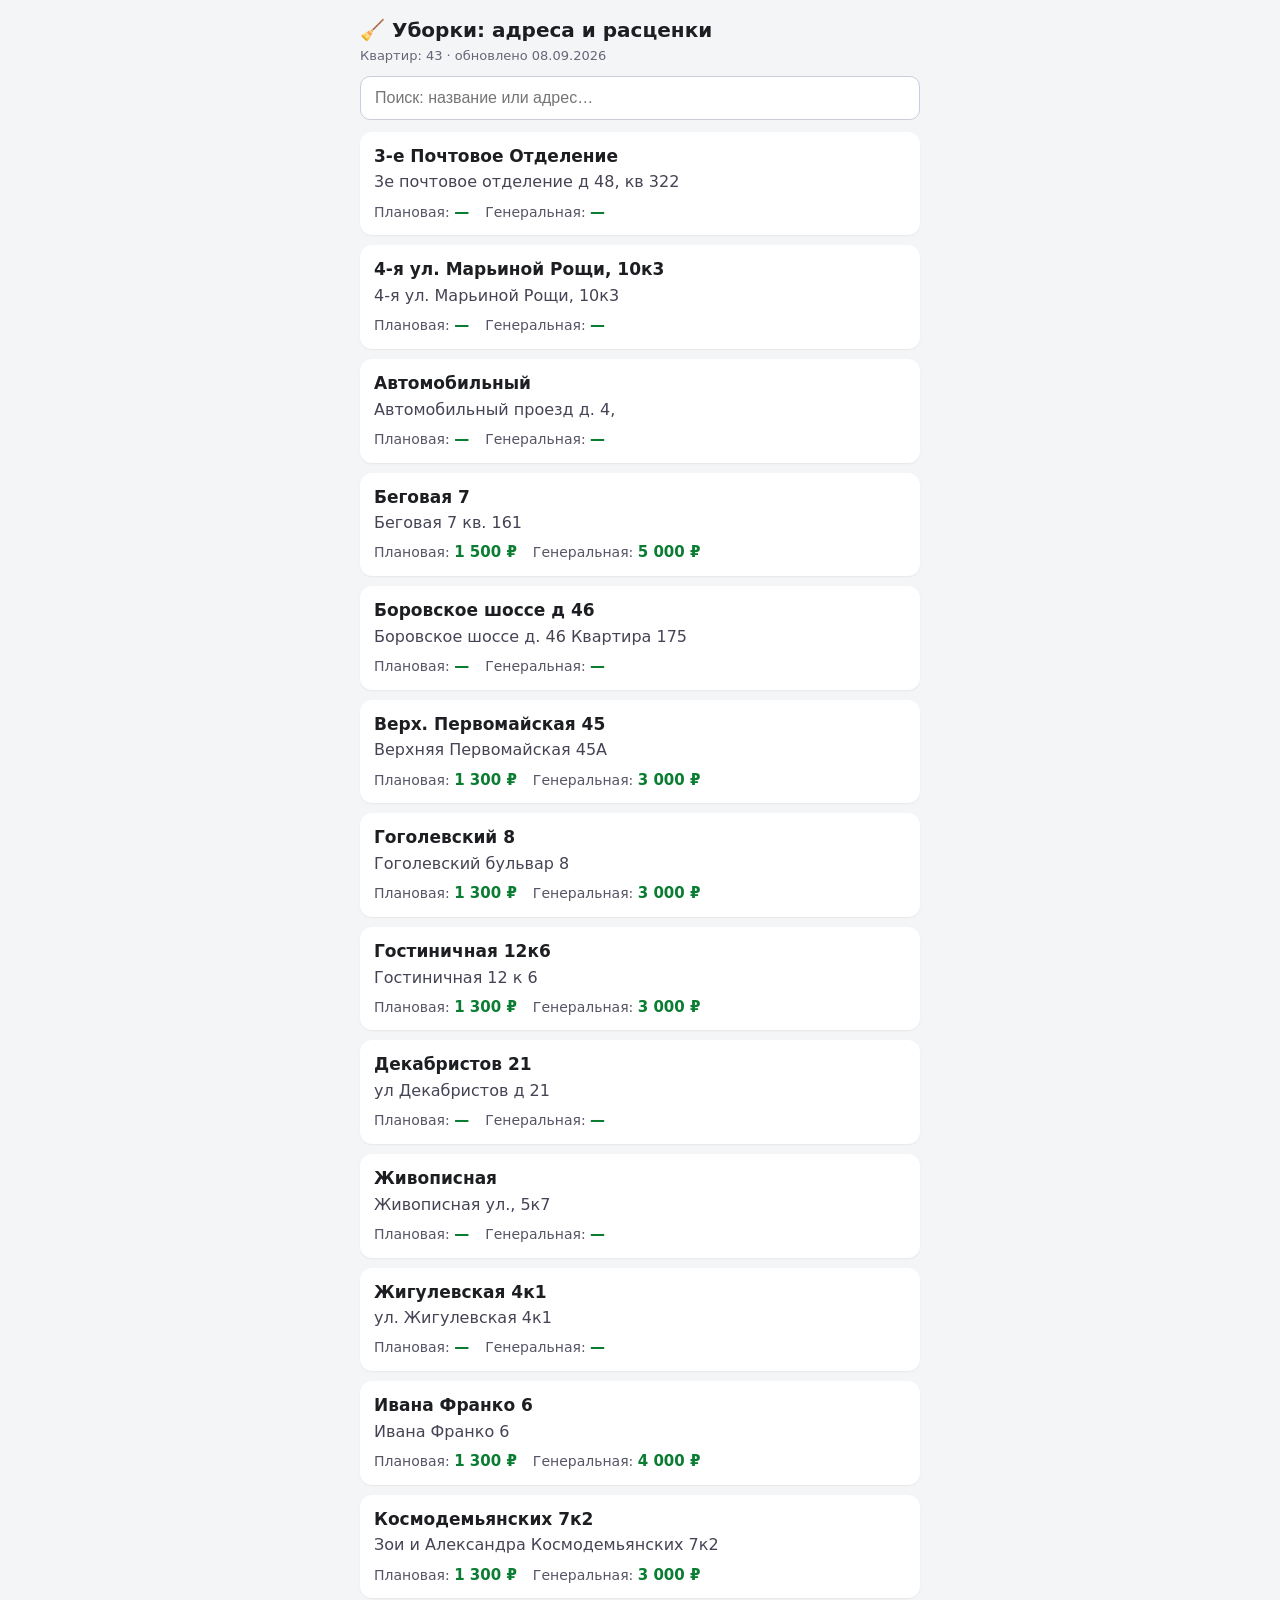
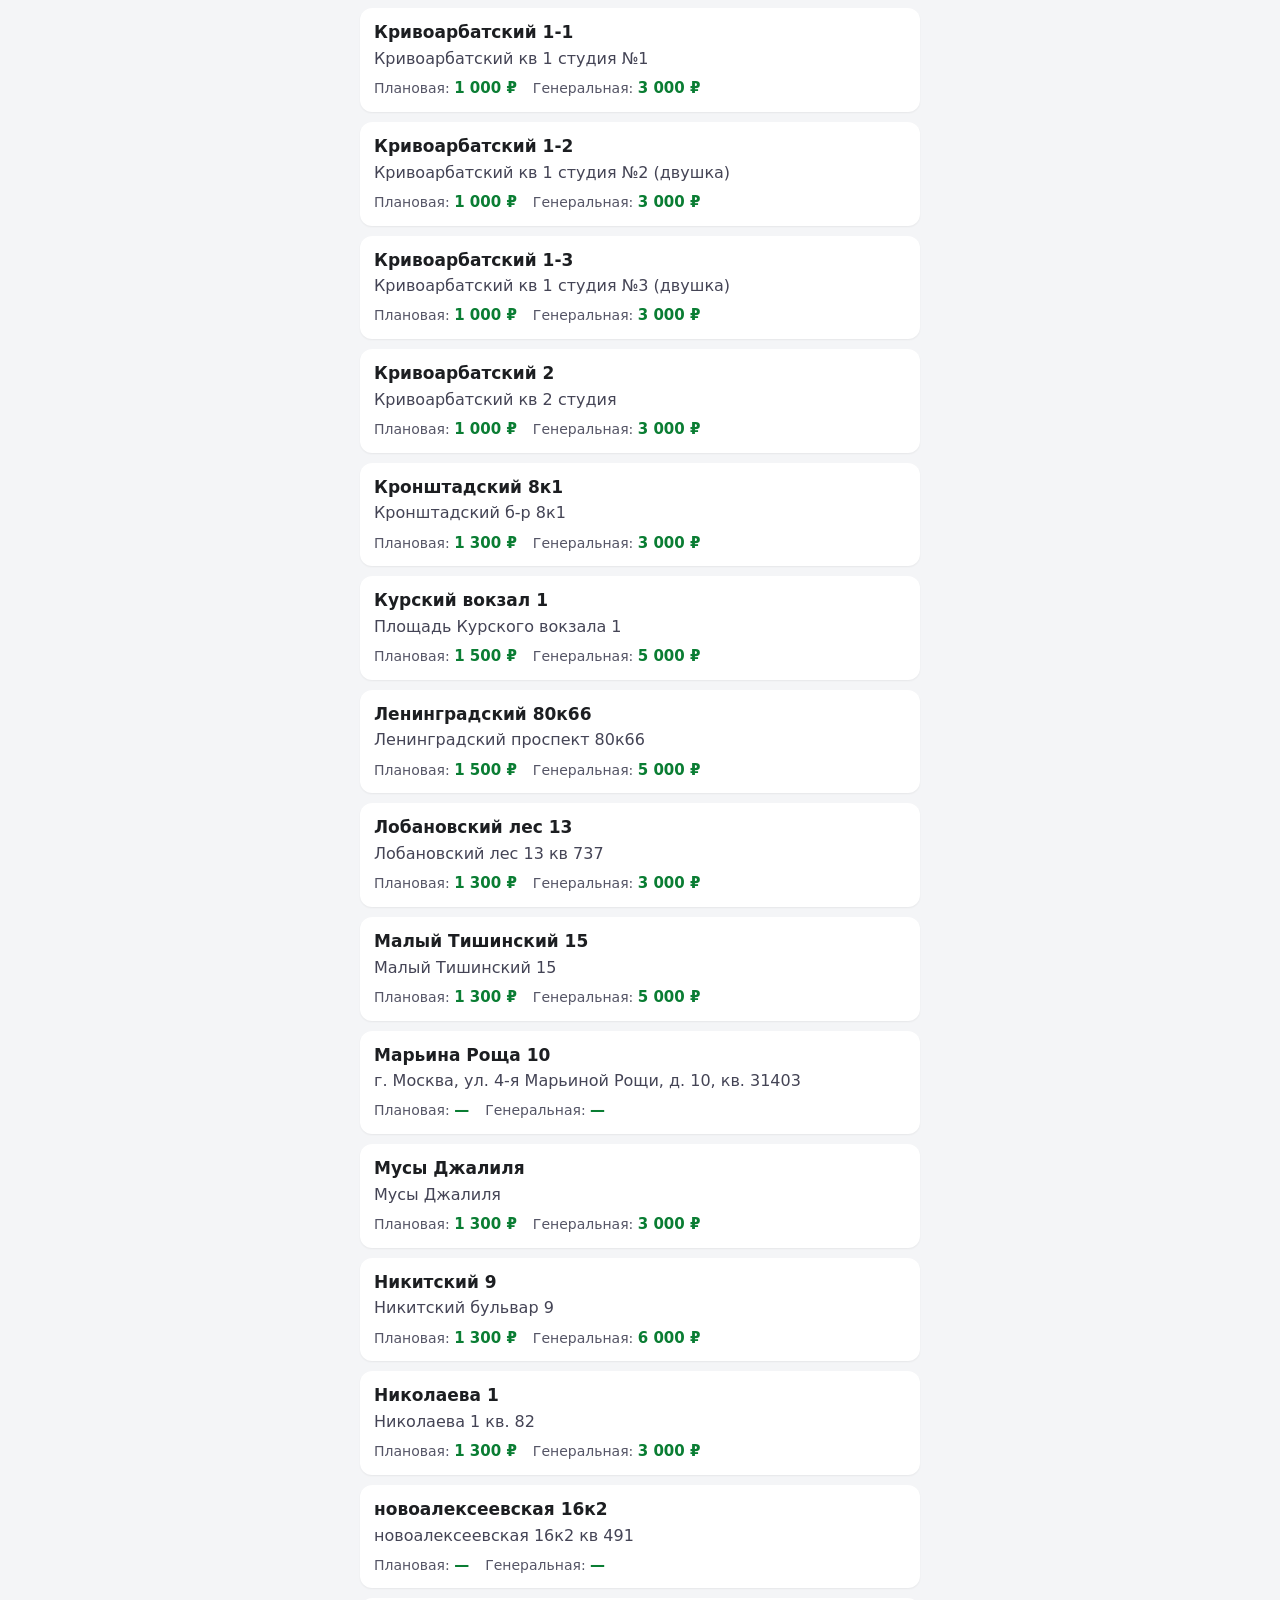
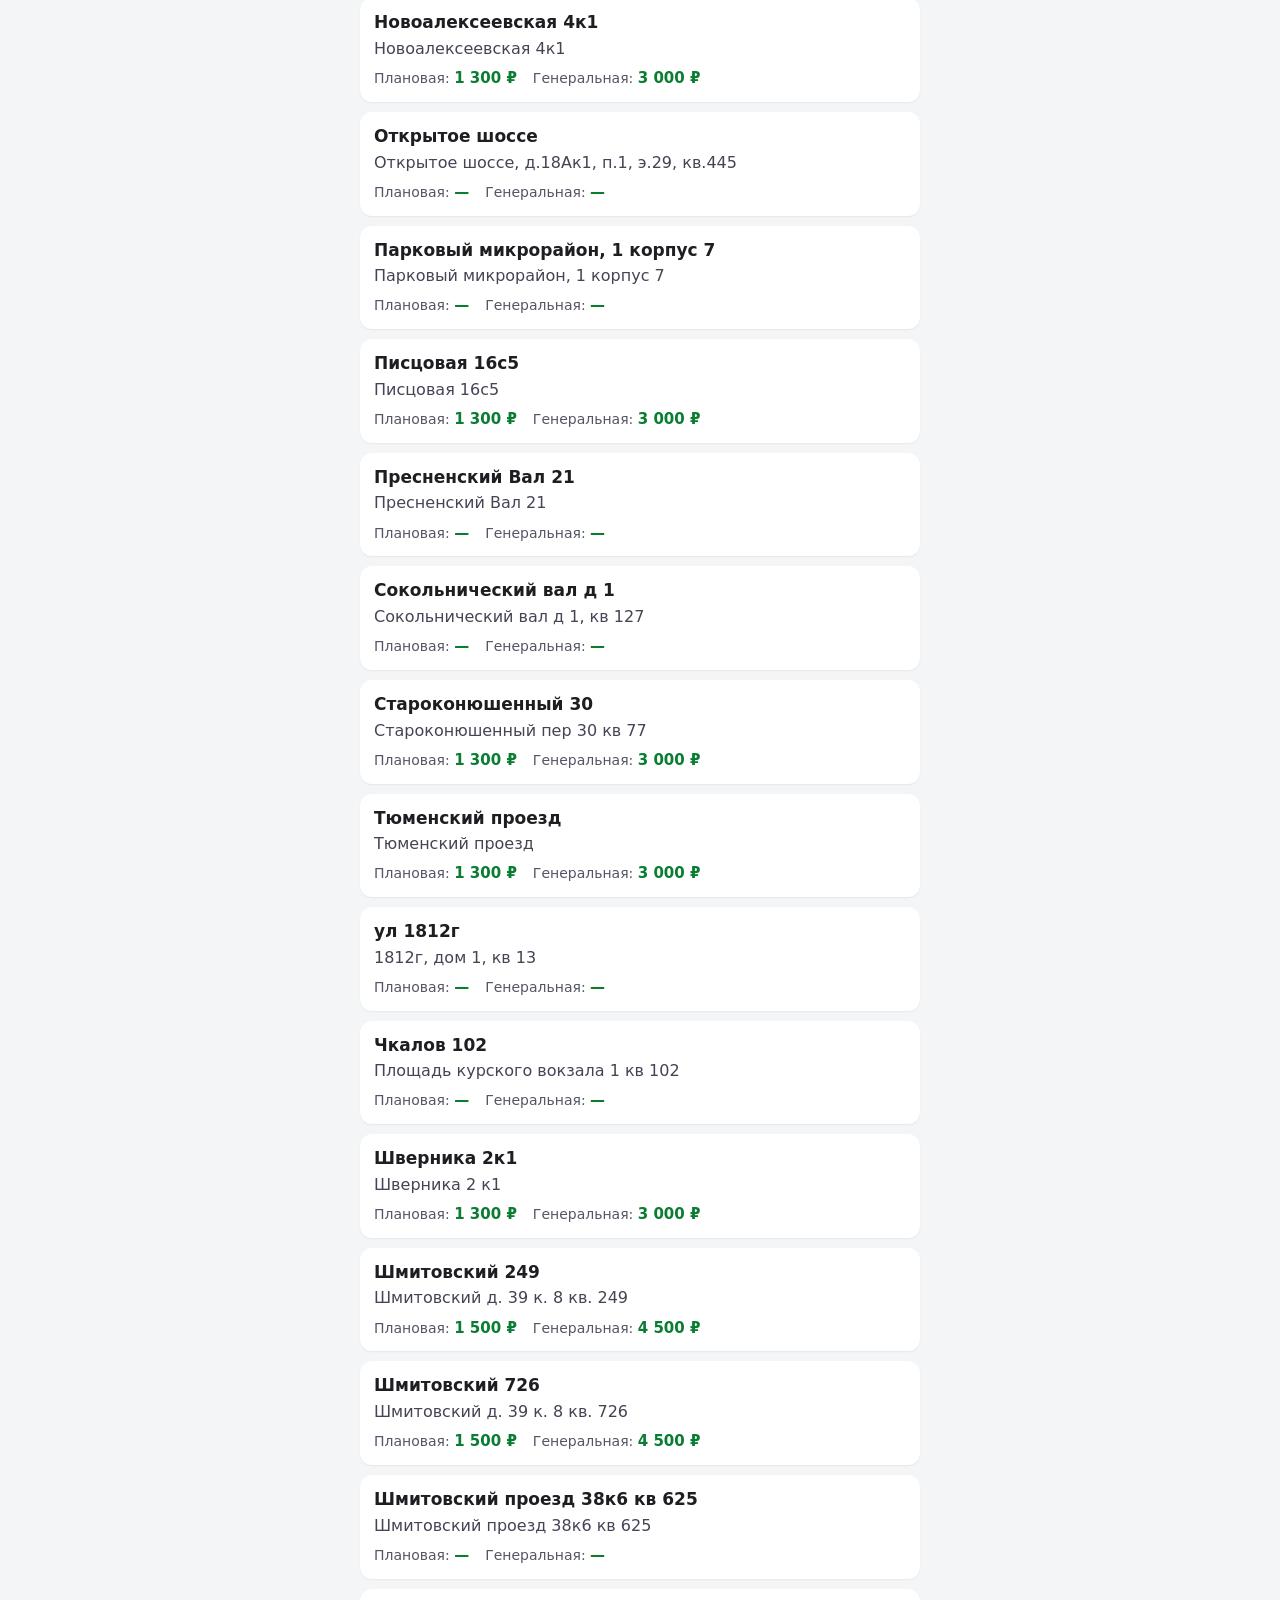
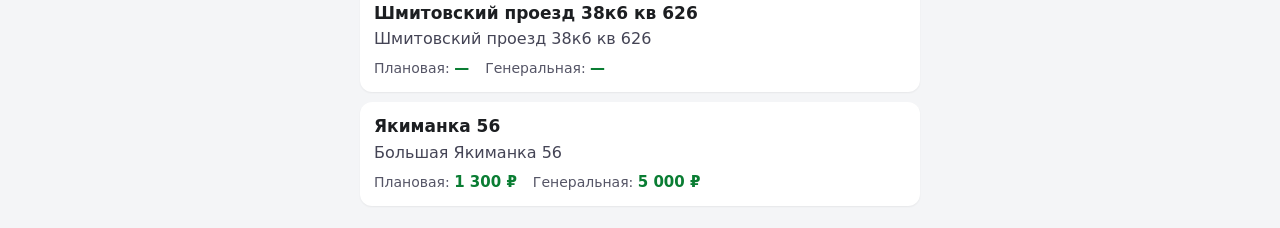
==== cleaners.html @ 46e529e3 "Страничка для горничных: адреса квартир + расценки уборок (без входа) Генерируется scripts/gen_clean" ====
<!DOCTYPE html>
<html lang="ru">
<head>
<meta charset="utf-8">
<meta name="viewport" content="width=device-width, initial-scale=1">
<meta name="robots" content="noindex, nofollow">
<title>Ренто — уборки: адреса и расценки</title>
<style>
  * { box-sizing: border-box; margin: 0; }
  body { font: 16px/1.45 -apple-system, system-ui, sans-serif; background: #f4f5f7; color: #1c1e21; padding: 12px; }
  .wrap { max-width: 560px; margin: 0 auto; }
  h1 { font-size: 20px; margin: 4px 0 2px; }
  .sub { color: #667; font-size: 13px; margin-bottom: 10px; }
  #q { width: 100%; padding: 12px 14px; font-size: 16px; border: 1px solid #ccd; border-radius: 10px;
       margin-bottom: 12px; background: #fff; }
  .card { background: #fff; border-radius: 12px; padding: 12px 14px; margin-bottom: 10px;
          box-shadow: 0 1px 2px rgba(0,0,0,.06); }
  .nm { font-weight: 700; font-size: 17px; }
  .ad { color: #445; margin: 2px 0 8px; }
  .rt { display: flex; gap: 16px; flex-wrap: wrap; font-size: 14px; color: #556; }
  .rt b { color: #0a7d33; font-size: 15px; }
  .none { text-align: center; color: #889; padding: 24px 0; display: none; }
</style>
</head>
<body>
<div class="wrap">
  <h1>🧹 Уборки: адреса и расценки</h1>
  <div class="sub">Квартир: 43 · обновлено 08.09.2026</div>
  <input id="q" type="search" placeholder="Поиск: название или адрес…">
  <div class="card" data-s="3-е почтовое отделение 3е почтовое отделение д 48, кв 322"><div class="nm">3-е Почтовое Отделение</div><div class="ad">3е почтовое отделение д 48, кв 322</div><div class="rt"><span>Плановая: <b>—</b></span><span>Генеральная: <b>—</b></span></div></div><div class="card" data-s="4-я ул. марьиной рощи, 10к3 4-я ул. марьиной рощи, 10к3"><div class="nm">4-я ул. Марьиной Рощи, 10к3</div><div class="ad">4-я ул. Марьиной Рощи, 10к3</div><div class="rt"><span>Плановая: <b>—</b></span><span>Генеральная: <b>—</b></span></div></div><div class="card" data-s="автомобильный автомобильный проезд д. 4,"><div class="nm">Автомобильный</div><div class="ad">Автомобильный проезд д. 4,</div><div class="rt"><span>Плановая: <b>—</b></span><span>Генеральная: <b>—</b></span></div></div><div class="card" data-s="беговая 7 беговая 7 кв. 161"><div class="nm">Беговая 7</div><div class="ad">Беговая 7 кв. 161</div><div class="rt"><span>Плановая: <b>1 500 ₽</b></span><span>Генеральная: <b>5 000 ₽</b></span></div></div><div class="card" data-s="боровское шоссе д 46 боровское шоссе д. 46 квартира 175"><div class="nm">Боровское шоссе д 46</div><div class="ad">Боровское шоссе д. 46 Квартира 175</div><div class="rt"><span>Плановая: <b>—</b></span><span>Генеральная: <b>—</b></span></div></div><div class="card" data-s="верх. первомайская 45 верхняя первомайская 45а"><div class="nm">Верх. Первомайская 45</div><div class="ad">Верхняя Первомайская 45А</div><div class="rt"><span>Плановая: <b>1 300 ₽</b></span><span>Генеральная: <b>3 000 ₽</b></span></div></div><div class="card" data-s="гоголевский 8 гоголевский бульвар 8"><div class="nm">Гоголевский 8</div><div class="ad">Гоголевский бульвар 8</div><div class="rt"><span>Плановая: <b>1 300 ₽</b></span><span>Генеральная: <b>3 000 ₽</b></span></div></div><div class="card" data-s="гостиничная 12к6 гостиничная 12 к 6"><div class="nm">Гостиничная 12к6</div><div class="ad">Гостиничная 12 к 6</div><div class="rt"><span>Плановая: <b>1 300 ₽</b></span><span>Генеральная: <b>3 000 ₽</b></span></div></div><div class="card" data-s="декабристов 21 ул декабристов д 21"><div class="nm">Декабристов 21</div><div class="ad">ул Декабристов д 21</div><div class="rt"><span>Плановая: <b>—</b></span><span>Генеральная: <b>—</b></span></div></div><div class="card" data-s="живописная живописная ул., 5к7"><div class="nm">Живописная</div><div class="ad">Живописная ул., 5к7</div><div class="rt"><span>Плановая: <b>—</b></span><span>Генеральная: <b>—</b></span></div></div><div class="card" data-s="жигулевская 4к1 ул. жигулевская 4к1"><div class="nm">Жигулевская 4к1</div><div class="ad">ул. Жигулевская 4к1</div><div class="rt"><span>Плановая: <b>—</b></span><span>Генеральная: <b>—</b></span></div></div><div class="card" data-s="ивана франко 6 ивана франко 6"><div class="nm">Ивана Франко 6</div><div class="ad">Ивана Франко 6</div><div class="rt"><span>Плановая: <b>1 300 ₽</b></span><span>Генеральная: <b>4 000 ₽</b></span></div></div><div class="card" data-s="космодемьянских 7к2 зои и александра космодемьянских 7к2"><div class="nm">Космодемьянских 7к2</div><div class="ad">Зои и Александра Космодемьянских 7к2</div><div class="rt"><span>Плановая: <b>1 300 ₽</b></span><span>Генеральная: <b>3 000 ₽</b></span></div></div><div class="card" data-s="кривоарбатский 1-1 кривоарбатский кв 1 студия №1"><div class="nm">Кривоарбатский 1-1</div><div class="ad">Кривоарбатский кв 1 студия №1</div><div class="rt"><span>Плановая: <b>1 000 ₽</b></span><span>Генеральная: <b>3 000 ₽</b></span></div></div><div class="card" data-s="кривоарбатский 1-2 кривоарбатский кв 1 студия №2 (двушка)"><div class="nm">Кривоарбатский 1-2</div><div class="ad">Кривоарбатский кв 1 студия №2 (двушка)</div><div class="rt"><span>Плановая: <b>1 000 ₽</b></span><span>Генеральная: <b>3 000 ₽</b></span></div></div><div class="card" data-s="кривоарбатский 1-3 кривоарбатский кв 1 студия №3 (двушка)"><div class="nm">Кривоарбатский 1-3</div><div class="ad">Кривоарбатский кв 1 студия №3 (двушка)</div><div class="rt"><span>Плановая: <b>1 000 ₽</b></span><span>Генеральная: <b>3 000 ₽</b></span></div></div><div class="card" data-s="кривоарбатский 2 кривоарбатский кв 2 студия"><div class="nm">Кривоарбатский 2</div><div class="ad">Кривоарбатский кв 2 студия</div><div class="rt"><span>Плановая: <b>1 000 ₽</b></span><span>Генеральная: <b>3 000 ₽</b></span></div></div><div class="card" data-s="кронштадский 8к1 кронштадский б-р 8к1"><div class="nm">Кронштадский 8к1</div><div class="ad">Кронштадский б-р 8к1</div><div class="rt"><span>Плановая: <b>1 300 ₽</b></span><span>Генеральная: <b>3 000 ₽</b></span></div></div><div class="card" data-s="курский вокзал 1 площадь курского вокзала 1"><div class="nm">Курский вокзал 1</div><div class="ad">Площадь Курского вокзала 1</div><div class="rt"><span>Плановая: <b>1 500 ₽</b></span><span>Генеральная: <b>5 000 ₽</b></span></div></div><div class="card" data-s="ленинградский 80к66 ленинградский проспект 80к66"><div class="nm">Ленинградский 80к66</div><div class="ad">Ленинградский проспект 80к66</div><div class="rt"><span>Плановая: <b>1 500 ₽</b></span><span>Генеральная: <b>5 000 ₽</b></span></div></div><div class="card" data-s="лобановский лес 13 лобановский лес 13 кв 737"><div class="nm">Лобановский лес 13</div><div class="ad">Лобановский лес 13 кв 737</div><div class="rt"><span>Плановая: <b>1 300 ₽</b></span><span>Генеральная: <b>3 000 ₽</b></span></div></div><div class="card" data-s="малый тишинский 15 малый тишинский 15"><div class="nm">Малый Тишинский 15</div><div class="ad">Малый Тишинский 15</div><div class="rt"><span>Плановая: <b>1 300 ₽</b></span><span>Генеральная: <b>5 000 ₽</b></span></div></div><div class="card" data-s="марьина роща 10 г. москва, ул. 4-я марьиной рощи, д. 10, кв. 31403"><div class="nm">Марьина Роща 10</div><div class="ad">г. Москва, ул. 4-я Марьиной Рощи, д. 10, кв. 31403</div><div class="rt"><span>Плановая: <b>—</b></span><span>Генеральная: <b>—</b></span></div></div><div class="card" data-s="мусы джалиля мусы джалиля"><div class="nm">Мусы Джалиля</div><div class="ad">Мусы Джалиля</div><div class="rt"><span>Плановая: <b>1 300 ₽</b></span><span>Генеральная: <b>3 000 ₽</b></span></div></div><div class="card" data-s="никитский 9 никитский бульвар 9"><div class="nm">Никитский 9</div><div class="ad">Никитский бульвар 9</div><div class="rt"><span>Плановая: <b>1 300 ₽</b></span><span>Генеральная: <b>6 000 ₽</b></span></div></div><div class="card" data-s="николаева 1 николаева 1 кв. 82"><div class="nm">Николаева 1</div><div class="ad">Николаева 1 кв. 82</div><div class="rt"><span>Плановая: <b>1 300 ₽</b></span><span>Генеральная: <b>3 000 ₽</b></span></div></div><div class="card" data-s="новоалексеевская 16к2 новоалексеевская 16к2 кв 491"><div class="nm">новоалексеевская 16к2</div><div class="ad">новоалексеевская 16к2 кв 491</div><div class="rt"><span>Плановая: <b>—</b></span><span>Генеральная: <b>—</b></span></div></div><div class="card" data-s="новоалексеевская 4к1 новоалексеевская 4к1"><div class="nm">Новоалексеевская 4к1</div><div class="ad">Новоалексеевская 4к1</div><div class="rt"><span>Плановая: <b>1 300 ₽</b></span><span>Генеральная: <b>3 000 ₽</b></span></div></div><div class="card" data-s="открытое шоссе открытое шоссе, д.18ак1, п.1, э.29, кв.445"><div class="nm">Открытое шоссе</div><div class="ad">Открытое шоссе, д.18Ак1, п.1, э.29, кв.445</div><div class="rt"><span>Плановая: <b>—</b></span><span>Генеральная: <b>—</b></span></div></div><div class="card" data-s="парковый микрорайон, 1 корпус 7 парковый микрорайон, 1 корпус 7"><div class="nm">Парковый микрорайон, 1 корпус 7</div><div class="ad">Парковый микрорайон, 1 корпус 7</div><div class="rt"><span>Плановая: <b>—</b></span><span>Генеральная: <b>—</b></span></div></div><div class="card" data-s="писцовая 16с5 писцовая 16с5"><div class="nm">Писцовая 16с5</div><div class="ad">Писцовая 16с5</div><div class="rt"><span>Плановая: <b>1 300 ₽</b></span><span>Генеральная: <b>3 000 ₽</b></span></div></div><div class="card" data-s="пресненский вал 21 пресненский вал 21"><div class="nm">Пресненский Вал 21</div><div class="ad">Пресненский Вал 21</div><div class="rt"><span>Плановая: <b>—</b></span><span>Генеральная: <b>—</b></span></div></div><div class="card" data-s="сокольнический вал д 1 сокольнический вал д 1, кв 127"><div class="nm">Сокольнический вал д 1</div><div class="ad">Сокольнический вал д 1, кв 127</div><div class="rt"><span>Плановая: <b>—</b></span><span>Генеральная: <b>—</b></span></div></div><div class="card" data-s="староконюшенный 30 староконюшенный пер 30 кв 77"><div class="nm">Староконюшенный 30</div><div class="ad">Староконюшенный пер 30 кв 77</div><div class="rt"><span>Плановая: <b>1 300 ₽</b></span><span>Генеральная: <b>3 000 ₽</b></span></div></div><div class="card" data-s="тюменский проезд тюменский проезд"><div class="nm">Тюменский проезд</div><div class="ad">Тюменский проезд</div><div class="rt"><span>Плановая: <b>1 300 ₽</b></span><span>Генеральная: <b>3 000 ₽</b></span></div></div><div class="card" data-s="ул 1812г 1812г, дом 1, кв 13"><div class="nm">ул 1812г</div><div class="ad">1812г, дом 1, кв 13</div><div class="rt"><span>Плановая: <b>—</b></span><span>Генеральная: <b>—</b></span></div></div><div class="card" data-s="чкалов 102 площадь курского вокзала 1 кв 102"><div class="nm">Чкалов 102</div><div class="ad">Площадь курского вокзала 1 кв 102</div><div class="rt"><span>Плановая: <b>—</b></span><span>Генеральная: <b>—</b></span></div></div><div class="card" data-s="шверника 2к1 шверника 2 к1"><div class="nm">Шверника 2к1</div><div class="ad">Шверника 2 к1</div><div class="rt"><span>Плановая: <b>1 300 ₽</b></span><span>Генеральная: <b>3 000 ₽</b></span></div></div><div class="card" data-s="шмитовский 249 шмитовский д. 39 к. 8 кв. 249"><div class="nm">Шмитовский 249</div><div class="ad">Шмитовский д. 39 к. 8 кв. 249</div><div class="rt"><span>Плановая: <b>1 500 ₽</b></span><span>Генеральная: <b>4 500 ₽</b></span></div></div><div class="card" data-s="шмитовский 726 шмитовский д. 39 к. 8 кв. 726"><div class="nm">Шмитовский 726</div><div class="ad">Шмитовский д. 39 к. 8 кв. 726</div><div class="rt"><span>Плановая: <b>1 500 ₽</b></span><span>Генеральная: <b>4 500 ₽</b></span></div></div><div class="card" data-s="шмитовский проезд 38к6 кв 625 шмитовский проезд 38к6 кв 625"><div class="nm">Шмитовский проезд 38к6 кв 625</div><div class="ad">Шмитовский проезд 38к6 кв 625</div><div class="rt"><span>Плановая: <b>—</b></span><span>Генеральная: <b>—</b></span></div></div><div class="card" data-s="шмитовский проезд 38к6 кв 626 шмитовский проезд 38к6 кв 626"><div class="nm">Шмитовский проезд 38к6 кв 626</div><div class="ad">Шмитовский проезд 38к6 кв 626</div><div class="rt"><span>Плановая: <b>—</b></span><span>Генеральная: <b>—</b></span></div></div><div class="card" data-s="якиманка 56 большая якиманка 56"><div class="nm">Якиманка 56</div><div class="ad">Большая Якиманка 56</div><div class="rt"><span>Плановая: <b>1 300 ₽</b></span><span>Генеральная: <b>5 000 ₽</b></span></div></div>
  <div class="none" id="none">Ничего не найдено</div>
</div>
<script>
  var q = document.getElementById('q'), cards = [].slice.call(document.querySelectorAll('.card'));
  q.addEventListener('input', function () {
    var t = q.value.trim().toLowerCase(), vis = 0;
    cards.forEach(function (c) {
      var show = !t || c.getAttribute('data-s').indexOf(t) !== -1;
      c.style.display = show ? '' : 'none';
      if (show) vis++;
    });
    document.getElementById('none').style.display = vis ? 'none' : 'block';
  });
</script>
</body>
</html>
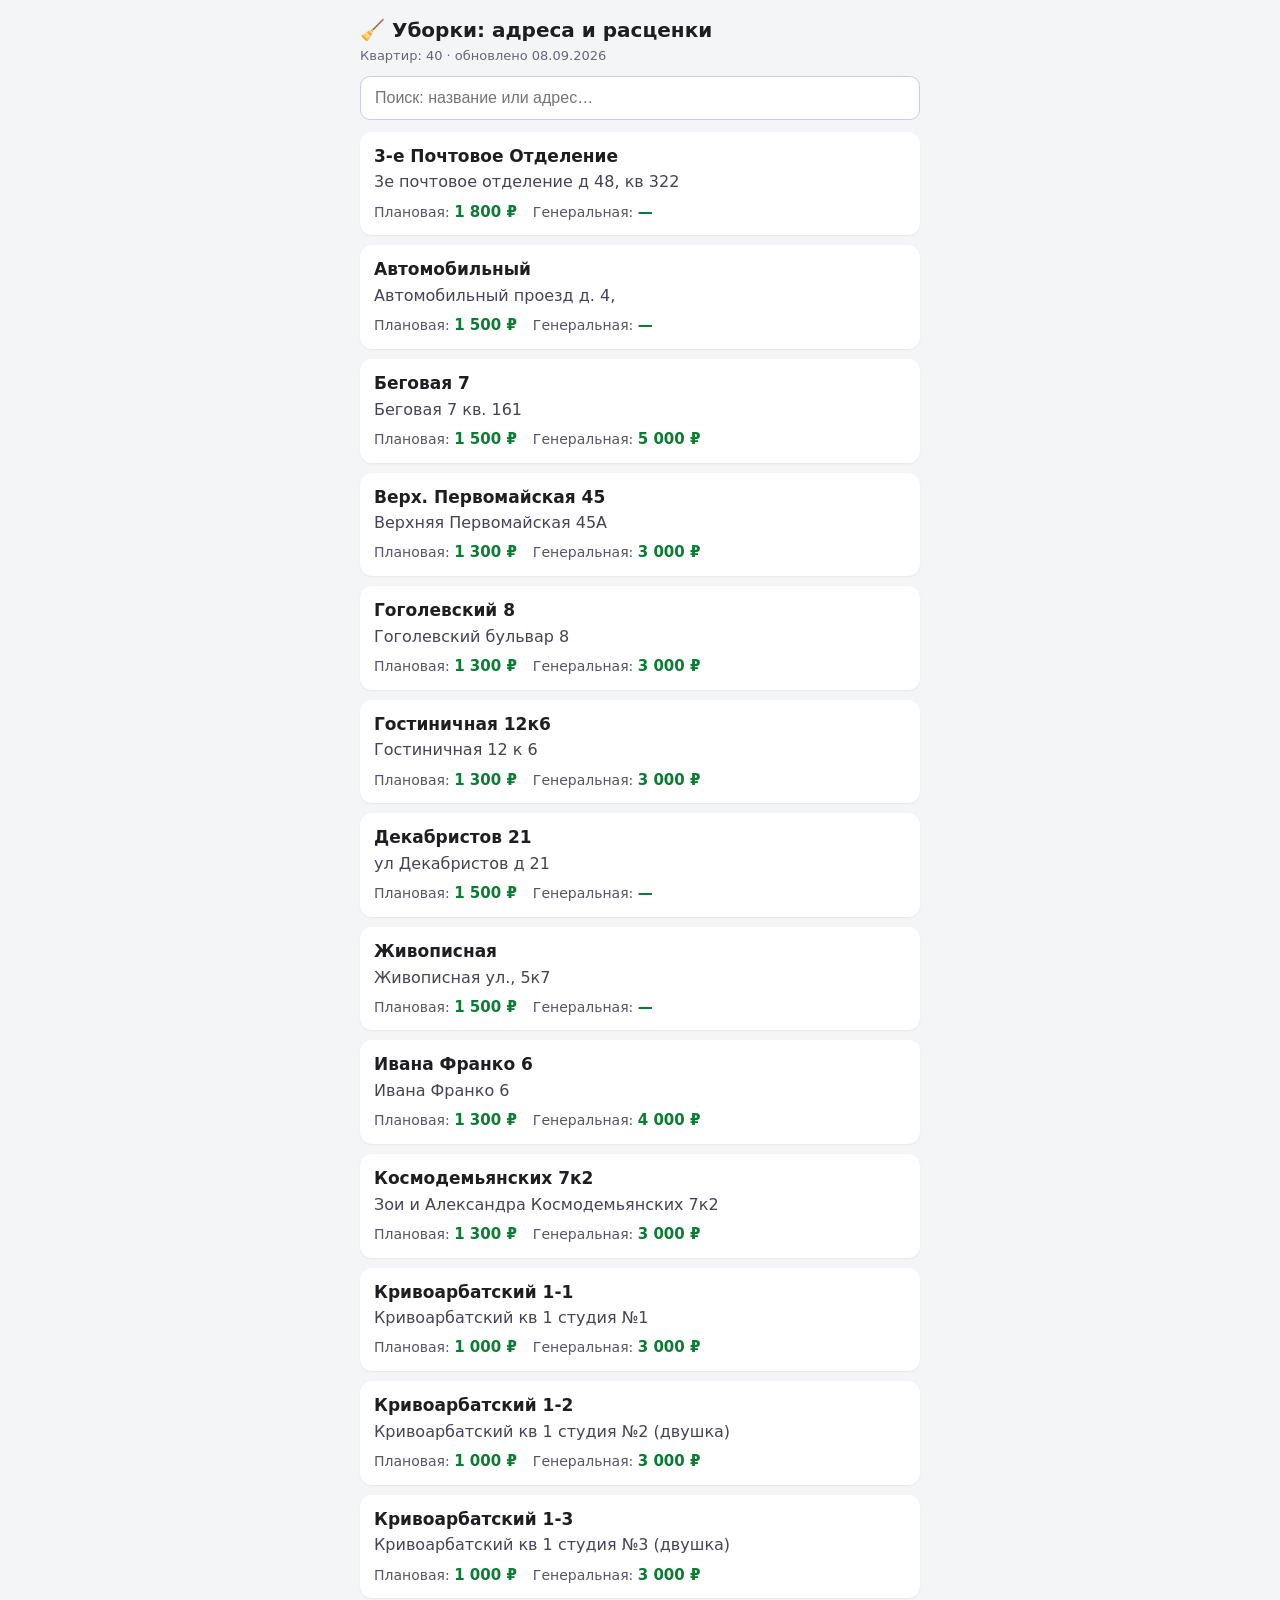
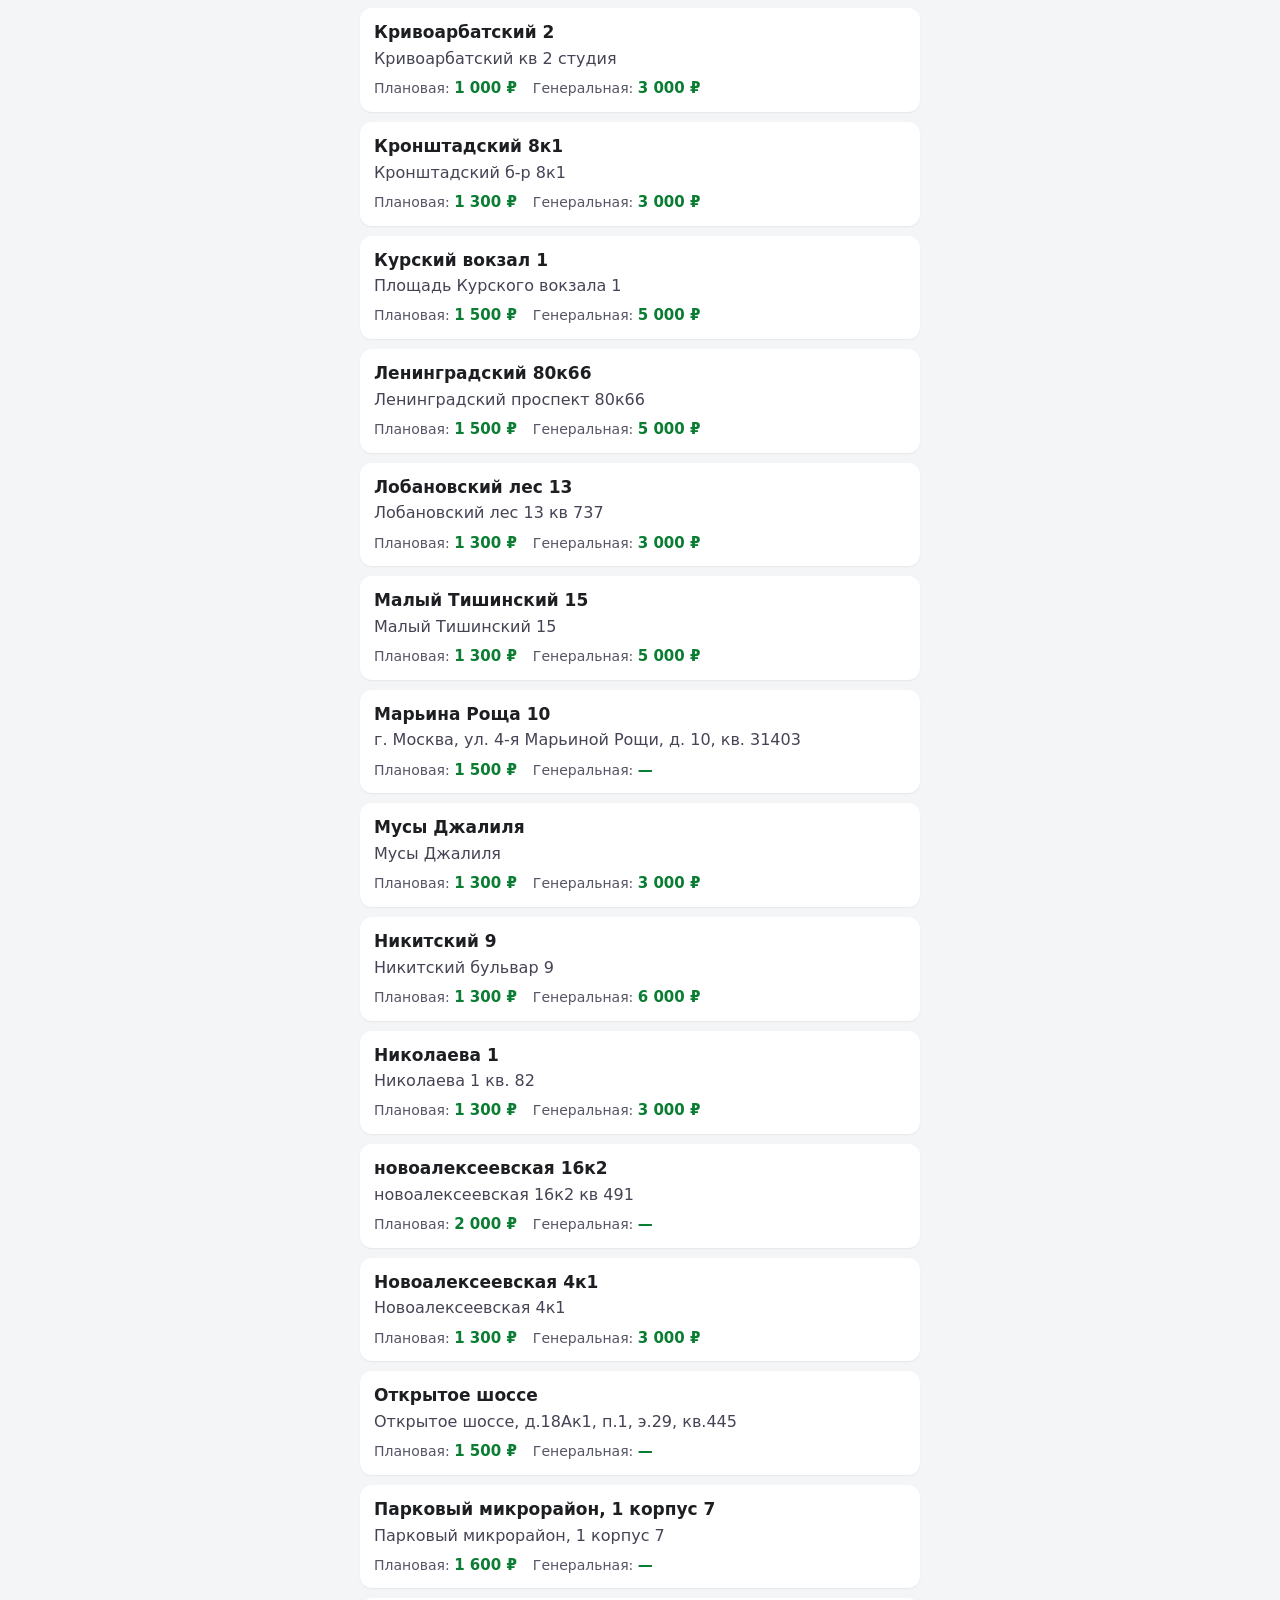
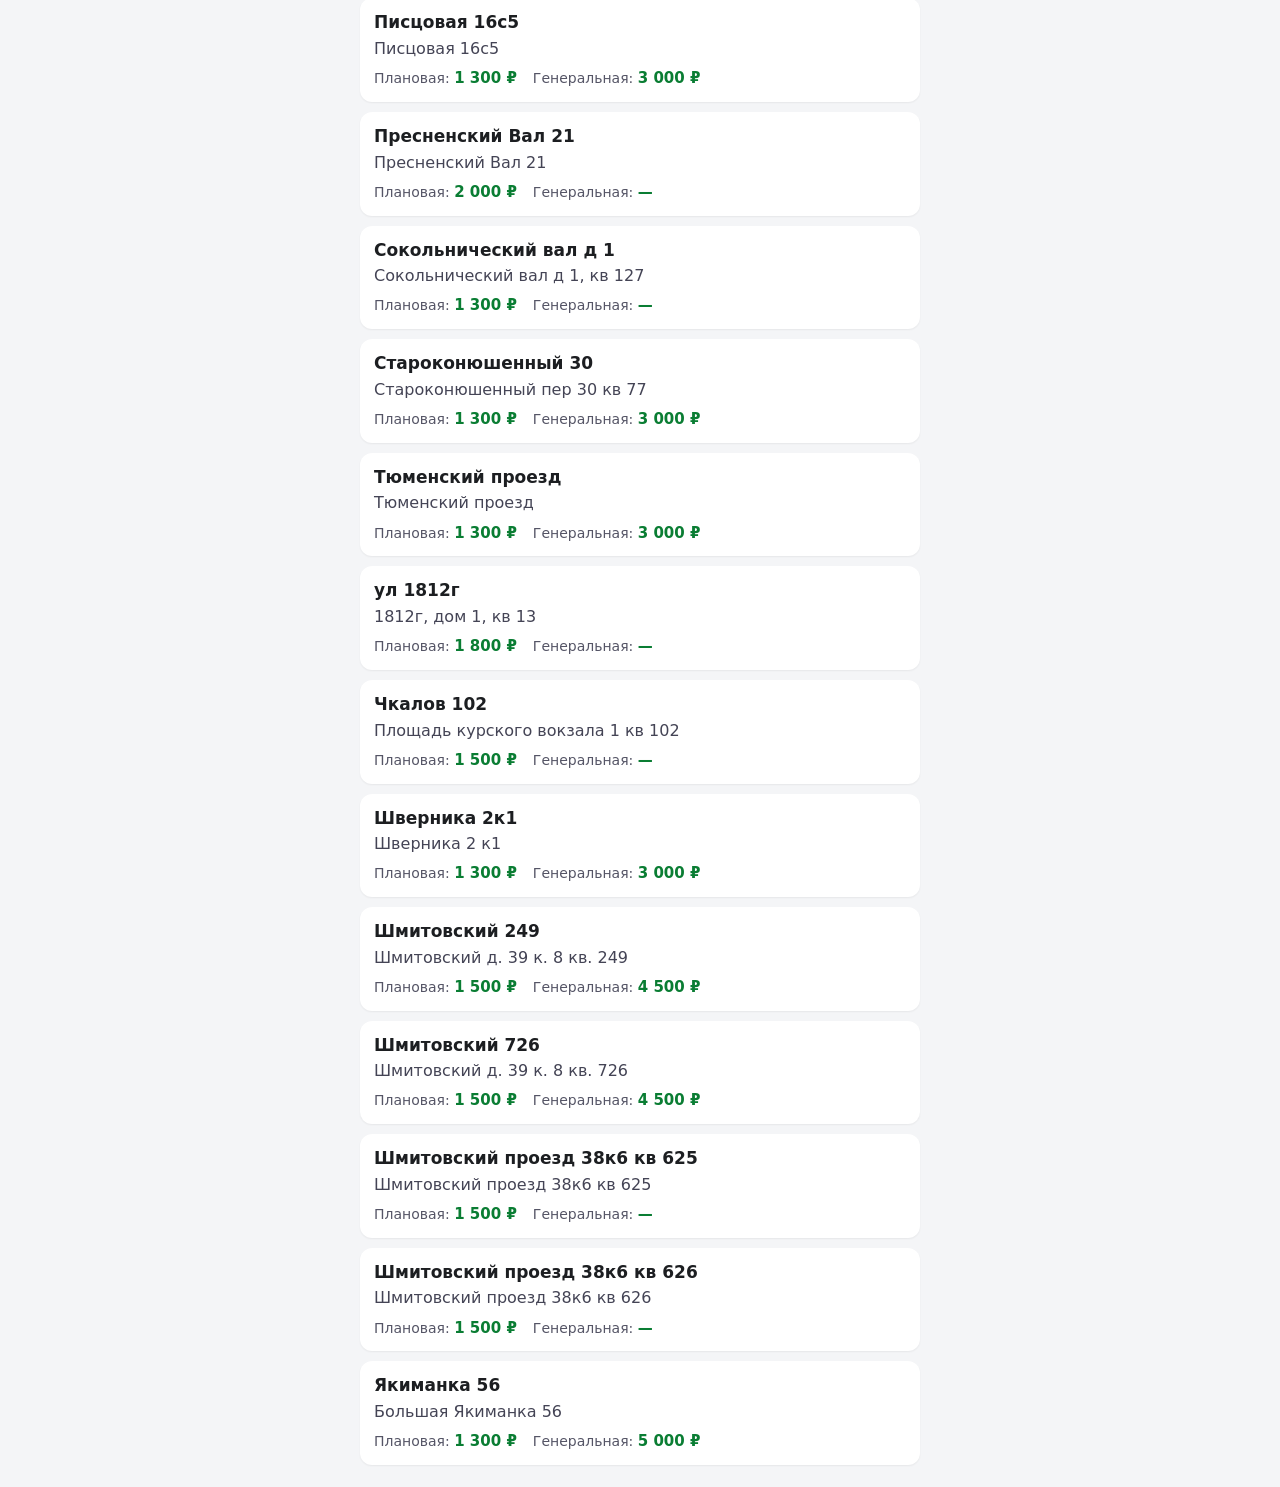
==== commit 78d190f2: "уборки: ставки 14 новых квартир, минус Боровское/Жигулевская/дубль Марьиной Рощи Co-Authored-By: Cla" ====
--- a/cleaners.html
+++ b/cleaners.html
@@ -25,9 +25,9 @@
 <body>
 <div class="wrap">
   <h1>🧹 Уборки: адреса и расценки</h1>
-  <div class="sub">Квартир: 43 · обновлено 08.09.2026</div>
+  <div class="sub">Квартир: 40 · обновлено 08.09.2026</div>
   <input id="q" type="search" placeholder="Поиск: название или адрес…">
-  <div class="card" data-s="3-е почтовое отделение 3е почтовое отделение д 48, кв 322"><div class="nm">3-е Почтовое Отделение</div><div class="ad">3е почтовое отделение д 48, кв 322</div><div class="rt"><span>Плановая: <b>—</b></span><span>Генеральная: <b>—</b></span></div></div><div class="card" data-s="4-я ул. марьиной рощи, 10к3 4-я ул. марьиной рощи, 10к3"><div class="nm">4-я ул. Марьиной Рощи, 10к3</div><div class="ad">4-я ул. Марьиной Рощи, 10к3</div><div class="rt"><span>Плановая: <b>—</b></span><span>Генеральная: <b>—</b></span></div></div><div class="card" data-s="автомобильный автомобильный проезд д. 4,"><div class="nm">Автомобильный</div><div class="ad">Автомобильный проезд д. 4,</div><div class="rt"><span>Плановая: <b>—</b></span><span>Генеральная: <b>—</b></span></div></div><div class="card" data-s="беговая 7 беговая 7 кв. 161"><div class="nm">Беговая 7</div><div class="ad">Беговая 7 кв. 161</div><div class="rt"><span>Плановая: <b>1 500 ₽</b></span><span>Генеральная: <b>5 000 ₽</b></span></div></div><div class="card" data-s="боровское шоссе д 46 боровское шоссе д. 46 квартира 175"><div class="nm">Боровское шоссе д 46</div><div class="ad">Боровское шоссе д. 46 Квартира 175</div><div class="rt"><span>Плановая: <b>—</b></span><span>Генеральная: <b>—</b></span></div></div><div class="card" data-s="верх. первомайская 45 верхняя первомайская 45а"><div class="nm">Верх. Первомайская 45</div><div class="ad">Верхняя Первомайская 45А</div><div class="rt"><span>Плановая: <b>1 300 ₽</b></span><span>Генеральная: <b>3 000 ₽</b></span></div></div><div class="card" data-s="гоголевский 8 гоголевский бульвар 8"><div class="nm">Гоголевский 8</div><div class="ad">Гоголевский бульвар 8</div><div class="rt"><span>Плановая: <b>1 300 ₽</b></span><span>Генеральная: <b>3 000 ₽</b></span></div></div><div class="card" data-s="гостиничная 12к6 гостиничная 12 к 6"><div class="nm">Гостиничная 12к6</div><div class="ad">Гостиничная 12 к 6</div><div class="rt"><span>Плановая: <b>1 300 ₽</b></span><span>Генеральная: <b>3 000 ₽</b></span></div></div><div class="card" data-s="декабристов 21 ул декабристов д 21"><div class="nm">Декабристов 21</div><div class="ad">ул Декабристов д 21</div><div class="rt"><span>Плановая: <b>—</b></span><span>Генеральная: <b>—</b></span></div></div><div class="card" data-s="живописная живописная ул., 5к7"><div class="nm">Живописная</div><div class="ad">Живописная ул., 5к7</div><div class="rt"><span>Плановая: <b>—</b></span><span>Генеральная: <b>—</b></span></div></div><div class="card" data-s="жигулевская 4к1 ул. жигулевская 4к1"><div class="nm">Жигулевская 4к1</div><div class="ad">ул. Жигулевская 4к1</div><div class="rt"><span>Плановая: <b>—</b></span><span>Генеральная: <b>—</b></span></div></div><div class="card" data-s="ивана франко 6 ивана франко 6"><div class="nm">Ивана Франко 6</div><div class="ad">Ивана Франко 6</div><div class="rt"><span>Плановая: <b>1 300 ₽</b></span><span>Генеральная: <b>4 000 ₽</b></span></div></div><div class="card" data-s="космодемьянских 7к2 зои и александра космодемьянских 7к2"><div class="nm">Космодемьянских 7к2</div><div class="ad">Зои и Александра Космодемьянских 7к2</div><div class="rt"><span>Плановая: <b>1 300 ₽</b></span><span>Генеральная: <b>3 000 ₽</b></span></div></div><div class="card" data-s="кривоарбатский 1-1 кривоарбатский кв 1 студия №1"><div class="nm">Кривоарбатский 1-1</div><div class="ad">Кривоарбатский кв 1 студия №1</div><div class="rt"><span>Плановая: <b>1 000 ₽</b></span><span>Генеральная: <b>3 000 ₽</b></span></div></div><div class="card" data-s="кривоарбатский 1-2 кривоарбатский кв 1 студия №2 (двушка)"><div class="nm">Кривоарбатский 1-2</div><div class="ad">Кривоарбатский кв 1 студия №2 (двушка)</div><div class="rt"><span>Плановая: <b>1 000 ₽</b></span><span>Генеральная: <b>3 000 ₽</b></span></div></div><div class="card" data-s="кривоарбатский 1-3 кривоарбатский кв 1 студия №3 (двушка)"><div class="nm">Кривоарбатский 1-3</div><div class="ad">Кривоарбатский кв 1 студия №3 (двушка)</div><div class="rt"><span>Плановая: <b>1 000 ₽</b></span><span>Генеральная: <b>3 000 ₽</b></span></div></div><div class="card" data-s="кривоарбатский 2 кривоарбатский кв 2 студия"><div class="nm">Кривоарбатский 2</div><div class="ad">Кривоарбатский кв 2 студия</div><div class="rt"><span>Плановая: <b>1 000 ₽</b></span><span>Генеральная: <b>3 000 ₽</b></span></div></div><div class="card" data-s="кронштадский 8к1 кронштадский б-р 8к1"><div class="nm">Кронштадский 8к1</div><div class="ad">Кронштадский б-р 8к1</div><div class="rt"><span>Плановая: <b>1 300 ₽</b></span><span>Генеральная: <b>3 000 ₽</b></span></div></div><div class="card" data-s="курский вокзал 1 площадь курского вокзала 1"><div class="nm">Курский вокзал 1</div><div class="ad">Площадь Курского вокзала 1</div><div class="rt"><span>Плановая: <b>1 500 ₽</b></span><span>Генеральная: <b>5 000 ₽</b></span></div></div><div class="card" data-s="ленинградский 80к66 ленинградский проспект 80к66"><div class="nm">Ленинградский 80к66</div><div class="ad">Ленинградский проспект 80к66</div><div class="rt"><span>Плановая: <b>1 500 ₽</b></span><span>Генеральная: <b>5 000 ₽</b></span></div></div><div class="card" data-s="лобановский лес 13 лобановский лес 13 кв 737"><div class="nm">Лобановский лес 13</div><div class="ad">Лобановский лес 13 кв 737</div><div class="rt"><span>Плановая: <b>1 300 ₽</b></span><span>Генеральная: <b>3 000 ₽</b></span></div></div><div class="card" data-s="малый тишинский 15 малый тишинский 15"><div class="nm">Малый Тишинский 15</div><div class="ad">Малый Тишинский 15</div><div class="rt"><span>Плановая: <b>1 300 ₽</b></span><span>Генеральная: <b>5 000 ₽</b></span></div></div><div class="card" data-s="марьина роща 10 г. москва, ул. 4-я марьиной рощи, д. 10, кв. 31403"><div class="nm">Марьина Роща 10</div><div class="ad">г. Москва, ул. 4-я Марьиной Рощи, д. 10, кв. 31403</div><div class="rt"><span>Плановая: <b>—</b></span><span>Генеральная: <b>—</b></span></div></div><div class="card" data-s="мусы джалиля мусы джалиля"><div class="nm">Мусы Джалиля</div><div class="ad">Мусы Джалиля</div><div class="rt"><span>Плановая: <b>1 300 ₽</b></span><span>Генеральная: <b>3 000 ₽</b></span></div></div><div class="card" data-s="никитский 9 никитский бульвар 9"><div class="nm">Никитский 9</div><div class="ad">Никитский бульвар 9</div><div class="rt"><span>Плановая: <b>1 300 ₽</b></span><span>Генеральная: <b>6 000 ₽</b></span></div></div><div class="card" data-s="николаева 1 николаева 1 кв. 82"><div class="nm">Николаева 1</div><div class="ad">Николаева 1 кв. 82</div><div class="rt"><span>Плановая: <b>1 300 ₽</b></span><span>Генеральная: <b>3 000 ₽</b></span></div></div><div class="card" data-s="новоалексеевская 16к2 новоалексеевская 16к2 кв 491"><div class="nm">новоалексеевская 16к2</div><div class="ad">новоалексеевская 16к2 кв 491</div><div class="rt"><span>Плановая: <b>—</b></span><span>Генеральная: <b>—</b></span></div></div><div class="card" data-s="новоалексеевская 4к1 новоалексеевская 4к1"><div class="nm">Новоалексеевская 4к1</div><div class="ad">Новоалексеевская 4к1</div><div class="rt"><span>Плановая: <b>1 300 ₽</b></span><span>Генеральная: <b>3 000 ₽</b></span></div></div><div class="card" data-s="открытое шоссе открытое шоссе, д.18ак1, п.1, э.29, кв.445"><div class="nm">Открытое шоссе</div><div class="ad">Открытое шоссе, д.18Ак1, п.1, э.29, кв.445</div><div class="rt"><span>Плановая: <b>—</b></span><span>Генеральная: <b>—</b></span></div></div><div class="card" data-s="парковый микрорайон, 1 корпус 7 парковый микрорайон, 1 корпус 7"><div class="nm">Парковый микрорайон, 1 корпус 7</div><div class="ad">Парковый микрорайон, 1 корпус 7</div><div class="rt"><span>Плановая: <b>—</b></span><span>Генеральная: <b>—</b></span></div></div><div class="card" data-s="писцовая 16с5 писцовая 16с5"><div class="nm">Писцовая 16с5</div><div class="ad">Писцовая 16с5</div><div class="rt"><span>Плановая: <b>1 300 ₽</b></span><span>Генеральная: <b>3 000 ₽</b></span></div></div><div class="card" data-s="пресненский вал 21 пресненский вал 21"><div class="nm">Пресненский Вал 21</div><div class="ad">Пресненский Вал 21</div><div class="rt"><span>Плановая: <b>—</b></span><span>Генеральная: <b>—</b></span></div></div><div class="card" data-s="сокольнический вал д 1 сокольнический вал д 1, кв 127"><div class="nm">Сокольнический вал д 1</div><div class="ad">Сокольнический вал д 1, кв 127</div><div class="rt"><span>Плановая: <b>—</b></span><span>Генеральная: <b>—</b></span></div></div><div class="card" data-s="староконюшенный 30 староконюшенный пер 30 кв 77"><div class="nm">Староконюшенный 30</div><div class="ad">Староконюшенный пер 30 кв 77</div><div class="rt"><span>Плановая: <b>1 300 ₽</b></span><span>Генеральная: <b>3 000 ₽</b></span></div></div><div class="card" data-s="тюменский проезд тюменский проезд"><div class="nm">Тюменский проезд</div><div class="ad">Тюменский проезд</div><div class="rt"><span>Плановая: <b>1 300 ₽</b></span><span>Генеральная: <b>3 000 ₽</b></span></div></div><div class="card" data-s="ул 1812г 1812г, дом 1, кв 13"><div class="nm">ул 1812г</div><div class="ad">1812г, дом 1, кв 13</div><div class="rt"><span>Плановая: <b>—</b></span><span>Генеральная: <b>—</b></span></div></div><div class="card" data-s="чкалов 102 площадь курского вокзала 1 кв 102"><div class="nm">Чкалов 102</div><div class="ad">Площадь курского вокзала 1 кв 102</div><div class="rt"><span>Плановая: <b>—</b></span><span>Генеральная: <b>—</b></span></div></div><div class="card" data-s="шверника 2к1 шверника 2 к1"><div class="nm">Шверника 2к1</div><div class="ad">Шверника 2 к1</div><div class="rt"><span>Плановая: <b>1 300 ₽</b></span><span>Генеральная: <b>3 000 ₽</b></span></div></div><div class="card" data-s="шмитовский 249 шмитовский д. 39 к. 8 кв. 249"><div class="nm">Шмитовский 249</div><div class="ad">Шмитовский д. 39 к. 8 кв. 249</div><div class="rt"><span>Плановая: <b>1 500 ₽</b></span><span>Генеральная: <b>4 500 ₽</b></span></div></div><div class="card" data-s="шмитовский 726 шмитовский д. 39 к. 8 кв. 726"><div class="nm">Шмитовский 726</div><div class="ad">Шмитовский д. 39 к. 8 кв. 726</div><div class="rt"><span>Плановая: <b>1 500 ₽</b></span><span>Генеральная: <b>4 500 ₽</b></span></div></div><div class="card" data-s="шмитовский проезд 38к6 кв 625 шмитовский проезд 38к6 кв 625"><div class="nm">Шмитовский проезд 38к6 кв 625</div><div class="ad">Шмитовский проезд 38к6 кв 625</div><div class="rt"><span>Плановая: <b>—</b></span><span>Генеральная: <b>—</b></span></div></div><div class="card" data-s="шмитовский проезд 38к6 кв 626 шмитовский проезд 38к6 кв 626"><div class="nm">Шмитовский проезд 38к6 кв 626</div><div class="ad">Шмитовский проезд 38к6 кв 626</div><div class="rt"><span>Плановая: <b>—</b></span><span>Генеральная: <b>—</b></span></div></div><div class="card" data-s="якиманка 56 большая якиманка 56"><div class="nm">Якиманка 56</div><div class="ad">Большая Якиманка 56</div><div class="rt"><span>Плановая: <b>1 300 ₽</b></span><span>Генеральная: <b>5 000 ₽</b></span></div></div>
+  <div class="card" data-s="3-е почтовое отделение 3е почтовое отделение д 48, кв 322"><div class="nm">3-е Почтовое Отделение</div><div class="ad">3е почтовое отделение д 48, кв 322</div><div class="rt"><span>Плановая: <b>1 800 ₽</b></span><span>Генеральная: <b>—</b></span></div></div><div class="card" data-s="автомобильный автомобильный проезд д. 4,"><div class="nm">Автомобильный</div><div class="ad">Автомобильный проезд д. 4,</div><div class="rt"><span>Плановая: <b>1 500 ₽</b></span><span>Генеральная: <b>—</b></span></div></div><div class="card" data-s="беговая 7 беговая 7 кв. 161"><div class="nm">Беговая 7</div><div class="ad">Беговая 7 кв. 161</div><div class="rt"><span>Плановая: <b>1 500 ₽</b></span><span>Генеральная: <b>5 000 ₽</b></span></div></div><div class="card" data-s="верх. первомайская 45 верхняя первомайская 45а"><div class="nm">Верх. Первомайская 45</div><div class="ad">Верхняя Первомайская 45А</div><div class="rt"><span>Плановая: <b>1 300 ₽</b></span><span>Генеральная: <b>3 000 ₽</b></span></div></div><div class="card" data-s="гоголевский 8 гоголевский бульвар 8"><div class="nm">Гоголевский 8</div><div class="ad">Гоголевский бульвар 8</div><div class="rt"><span>Плановая: <b>1 300 ₽</b></span><span>Генеральная: <b>3 000 ₽</b></span></div></div><div class="card" data-s="гостиничная 12к6 гостиничная 12 к 6"><div class="nm">Гостиничная 12к6</div><div class="ad">Гостиничная 12 к 6</div><div class="rt"><span>Плановая: <b>1 300 ₽</b></span><span>Генеральная: <b>3 000 ₽</b></span></div></div><div class="card" data-s="декабристов 21 ул декабристов д 21"><div class="nm">Декабристов 21</div><div class="ad">ул Декабристов д 21</div><div class="rt"><span>Плановая: <b>1 500 ₽</b></span><span>Генеральная: <b>—</b></span></div></div><div class="card" data-s="живописная живописная ул., 5к7"><div class="nm">Живописная</div><div class="ad">Живописная ул., 5к7</div><div class="rt"><span>Плановая: <b>1 500 ₽</b></span><span>Генеральная: <b>—</b></span></div></div><div class="card" data-s="ивана франко 6 ивана франко 6"><div class="nm">Ивана Франко 6</div><div class="ad">Ивана Франко 6</div><div class="rt"><span>Плановая: <b>1 300 ₽</b></span><span>Генеральная: <b>4 000 ₽</b></span></div></div><div class="card" data-s="космодемьянских 7к2 зои и александра космодемьянских 7к2"><div class="nm">Космодемьянских 7к2</div><div class="ad">Зои и Александра Космодемьянских 7к2</div><div class="rt"><span>Плановая: <b>1 300 ₽</b></span><span>Генеральная: <b>3 000 ₽</b></span></div></div><div class="card" data-s="кривоарбатский 1-1 кривоарбатский кв 1 студия №1"><div class="nm">Кривоарбатский 1-1</div><div class="ad">Кривоарбатский кв 1 студия №1</div><div class="rt"><span>Плановая: <b>1 000 ₽</b></span><span>Генеральная: <b>3 000 ₽</b></span></div></div><div class="card" data-s="кривоарбатский 1-2 кривоарбатский кв 1 студия №2 (двушка)"><div class="nm">Кривоарбатский 1-2</div><div class="ad">Кривоарбатский кв 1 студия №2 (двушка)</div><div class="rt"><span>Плановая: <b>1 000 ₽</b></span><span>Генеральная: <b>3 000 ₽</b></span></div></div><div class="card" data-s="кривоарбатский 1-3 кривоарбатский кв 1 студия №3 (двушка)"><div class="nm">Кривоарбатский 1-3</div><div class="ad">Кривоарбатский кв 1 студия №3 (двушка)</div><div class="rt"><span>Плановая: <b>1 000 ₽</b></span><span>Генеральная: <b>3 000 ₽</b></span></div></div><div class="card" data-s="кривоарбатский 2 кривоарбатский кв 2 студия"><div class="nm">Кривоарбатский 2</div><div class="ad">Кривоарбатский кв 2 студия</div><div class="rt"><span>Плановая: <b>1 000 ₽</b></span><span>Генеральная: <b>3 000 ₽</b></span></div></div><div class="card" data-s="кронштадский 8к1 кронштадский б-р 8к1"><div class="nm">Кронштадский 8к1</div><div class="ad">Кронштадский б-р 8к1</div><div class="rt"><span>Плановая: <b>1 300 ₽</b></span><span>Генеральная: <b>3 000 ₽</b></span></div></div><div class="card" data-s="курский вокзал 1 площадь курского вокзала 1"><div class="nm">Курский вокзал 1</div><div class="ad">Площадь Курского вокзала 1</div><div class="rt"><span>Плановая: <b>1 500 ₽</b></span><span>Генеральная: <b>5 000 ₽</b></span></div></div><div class="card" data-s="ленинградский 80к66 ленинградский проспект 80к66"><div class="nm">Ленинградский 80к66</div><div class="ad">Ленинградский проспект 80к66</div><div class="rt"><span>Плановая: <b>1 500 ₽</b></span><span>Генеральная: <b>5 000 ₽</b></span></div></div><div class="card" data-s="лобановский лес 13 лобановский лес 13 кв 737"><div class="nm">Лобановский лес 13</div><div class="ad">Лобановский лес 13 кв 737</div><div class="rt"><span>Плановая: <b>1 300 ₽</b></span><span>Генеральная: <b>3 000 ₽</b></span></div></div><div class="card" data-s="малый тишинский 15 малый тишинский 15"><div class="nm">Малый Тишинский 15</div><div class="ad">Малый Тишинский 15</div><div class="rt"><span>Плановая: <b>1 300 ₽</b></span><span>Генеральная: <b>5 000 ₽</b></span></div></div><div class="card" data-s="марьина роща 10 г. москва, ул. 4-я марьиной рощи, д. 10, кв. 31403"><div class="nm">Марьина Роща 10</div><div class="ad">г. Москва, ул. 4-я Марьиной Рощи, д. 10, кв. 31403</div><div class="rt"><span>Плановая: <b>1 500 ₽</b></span><span>Генеральная: <b>—</b></span></div></div><div class="card" data-s="мусы джалиля мусы джалиля"><div class="nm">Мусы Джалиля</div><div class="ad">Мусы Джалиля</div><div class="rt"><span>Плановая: <b>1 300 ₽</b></span><span>Генеральная: <b>3 000 ₽</b></span></div></div><div class="card" data-s="никитский 9 никитский бульвар 9"><div class="nm">Никитский 9</div><div class="ad">Никитский бульвар 9</div><div class="rt"><span>Плановая: <b>1 300 ₽</b></span><span>Генеральная: <b>6 000 ₽</b></span></div></div><div class="card" data-s="николаева 1 николаева 1 кв. 82"><div class="nm">Николаева 1</div><div class="ad">Николаева 1 кв. 82</div><div class="rt"><span>Плановая: <b>1 300 ₽</b></span><span>Генеральная: <b>3 000 ₽</b></span></div></div><div class="card" data-s="новоалексеевская 16к2 новоалексеевская 16к2 кв 491"><div class="nm">новоалексеевская 16к2</div><div class="ad">новоалексеевская 16к2 кв 491</div><div class="rt"><span>Плановая: <b>2 000 ₽</b></span><span>Генеральная: <b>—</b></span></div></div><div class="card" data-s="новоалексеевская 4к1 новоалексеевская 4к1"><div class="nm">Новоалексеевская 4к1</div><div class="ad">Новоалексеевская 4к1</div><div class="rt"><span>Плановая: <b>1 300 ₽</b></span><span>Генеральная: <b>3 000 ₽</b></span></div></div><div class="card" data-s="открытое шоссе открытое шоссе, д.18ак1, п.1, э.29, кв.445"><div class="nm">Открытое шоссе</div><div class="ad">Открытое шоссе, д.18Ак1, п.1, э.29, кв.445</div><div class="rt"><span>Плановая: <b>1 500 ₽</b></span><span>Генеральная: <b>—</b></span></div></div><div class="card" data-s="парковый микрорайон, 1 корпус 7 парковый микрорайон, 1 корпус 7"><div class="nm">Парковый микрорайон, 1 корпус 7</div><div class="ad">Парковый микрорайон, 1 корпус 7</div><div class="rt"><span>Плановая: <b>1 600 ₽</b></span><span>Генеральная: <b>—</b></span></div></div><div class="card" data-s="писцовая 16с5 писцовая 16с5"><div class="nm">Писцовая 16с5</div><div class="ad">Писцовая 16с5</div><div class="rt"><span>Плановая: <b>1 300 ₽</b></span><span>Генеральная: <b>3 000 ₽</b></span></div></div><div class="card" data-s="пресненский вал 21 пресненский вал 21"><div class="nm">Пресненский Вал 21</div><div class="ad">Пресненский Вал 21</div><div class="rt"><span>Плановая: <b>2 000 ₽</b></span><span>Генеральная: <b>—</b></span></div></div><div class="card" data-s="сокольнический вал д 1 сокольнический вал д 1, кв 127"><div class="nm">Сокольнический вал д 1</div><div class="ad">Сокольнический вал д 1, кв 127</div><div class="rt"><span>Плановая: <b>1 300 ₽</b></span><span>Генеральная: <b>—</b></span></div></div><div class="card" data-s="староконюшенный 30 староконюшенный пер 30 кв 77"><div class="nm">Староконюшенный 30</div><div class="ad">Староконюшенный пер 30 кв 77</div><div class="rt"><span>Плановая: <b>1 300 ₽</b></span><span>Генеральная: <b>3 000 ₽</b></span></div></div><div class="card" data-s="тюменский проезд тюменский проезд"><div class="nm">Тюменский проезд</div><div class="ad">Тюменский проезд</div><div class="rt"><span>Плановая: <b>1 300 ₽</b></span><span>Генеральная: <b>3 000 ₽</b></span></div></div><div class="card" data-s="ул 1812г 1812г, дом 1, кв 13"><div class="nm">ул 1812г</div><div class="ad">1812г, дом 1, кв 13</div><div class="rt"><span>Плановая: <b>1 800 ₽</b></span><span>Генеральная: <b>—</b></span></div></div><div class="card" data-s="чкалов 102 площадь курского вокзала 1 кв 102"><div class="nm">Чкалов 102</div><div class="ad">Площадь курского вокзала 1 кв 102</div><div class="rt"><span>Плановая: <b>1 500 ₽</b></span><span>Генеральная: <b>—</b></span></div></div><div class="card" data-s="шверника 2к1 шверника 2 к1"><div class="nm">Шверника 2к1</div><div class="ad">Шверника 2 к1</div><div class="rt"><span>Плановая: <b>1 300 ₽</b></span><span>Генеральная: <b>3 000 ₽</b></span></div></div><div class="card" data-s="шмитовский 249 шмитовский д. 39 к. 8 кв. 249"><div class="nm">Шмитовский 249</div><div class="ad">Шмитовский д. 39 к. 8 кв. 249</div><div class="rt"><span>Плановая: <b>1 500 ₽</b></span><span>Генеральная: <b>4 500 ₽</b></span></div></div><div class="card" data-s="шмитовский 726 шмитовский д. 39 к. 8 кв. 726"><div class="nm">Шмитовский 726</div><div class="ad">Шмитовский д. 39 к. 8 кв. 726</div><div class="rt"><span>Плановая: <b>1 500 ₽</b></span><span>Генеральная: <b>4 500 ₽</b></span></div></div><div class="card" data-s="шмитовский проезд 38к6 кв 625 шмитовский проезд 38к6 кв 625"><div class="nm">Шмитовский проезд 38к6 кв 625</div><div class="ad">Шмитовский проезд 38к6 кв 625</div><div class="rt"><span>Плановая: <b>1 500 ₽</b></span><span>Генеральная: <b>—</b></span></div></div><div class="card" data-s="шмитовский проезд 38к6 кв 626 шмитовский проезд 38к6 кв 626"><div class="nm">Шмитовский проезд 38к6 кв 626</div><div class="ad">Шмитовский проезд 38к6 кв 626</div><div class="rt"><span>Плановая: <b>1 500 ₽</b></span><span>Генеральная: <b>—</b></span></div></div><div class="card" data-s="якиманка 56 большая якиманка 56"><div class="nm">Якиманка 56</div><div class="ad">Большая Якиманка 56</div><div class="rt"><span>Плановая: <b>1 300 ₽</b></span><span>Генеральная: <b>5 000 ₽</b></span></div></div>
   <div class="none" id="none">Ничего не найдено</div>
 </div>
 <script>
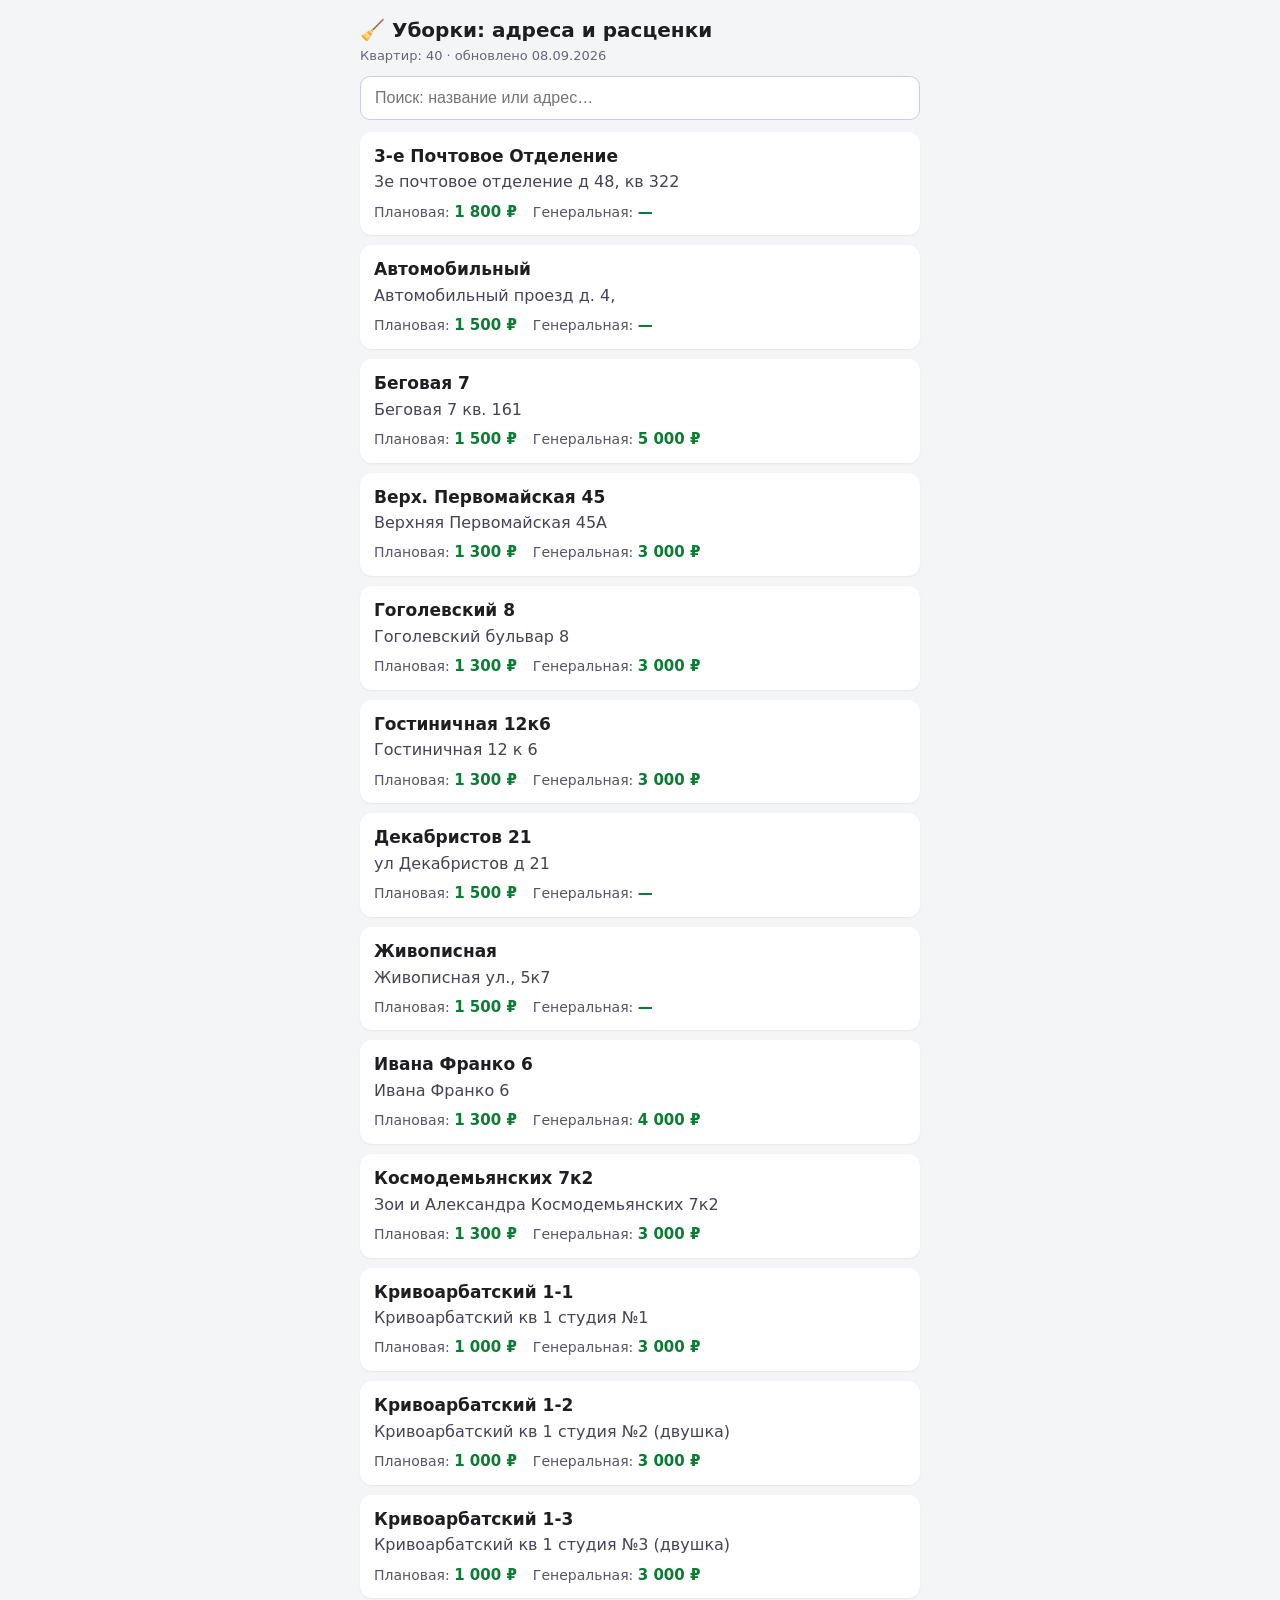
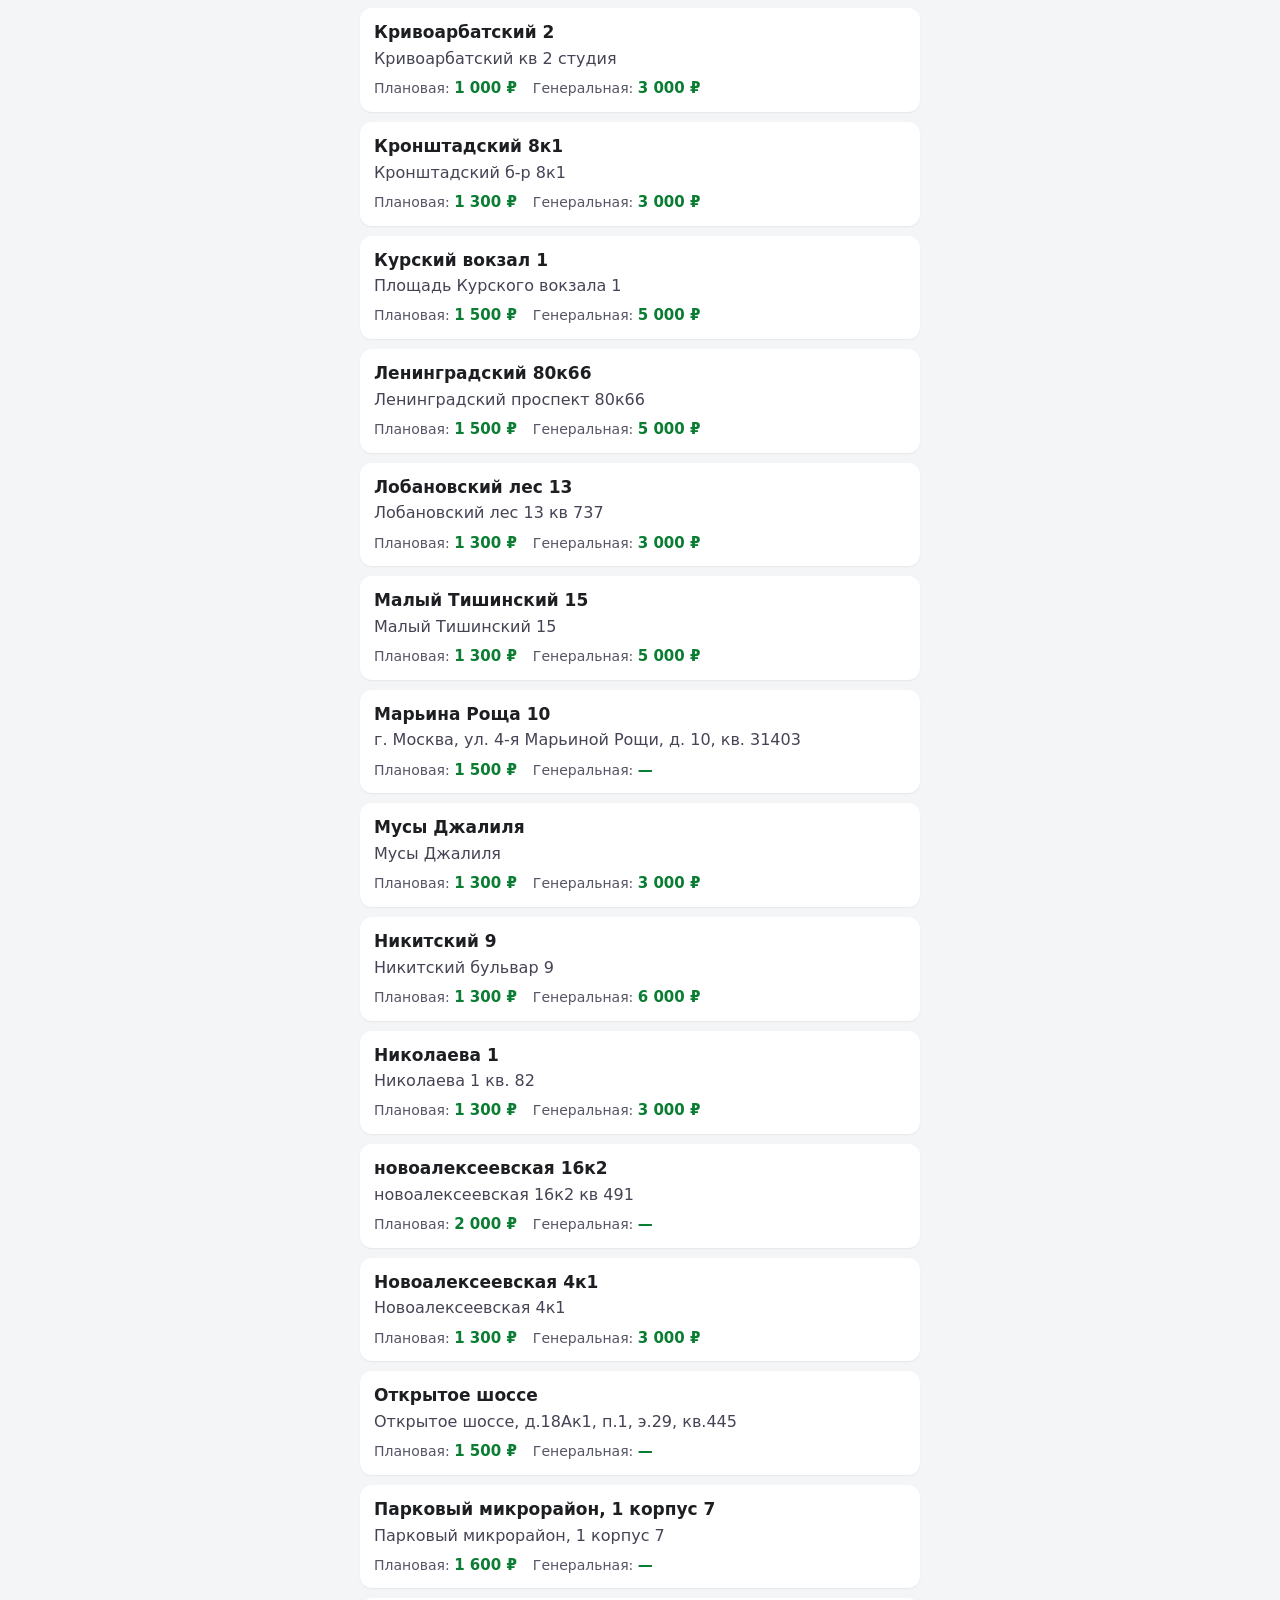
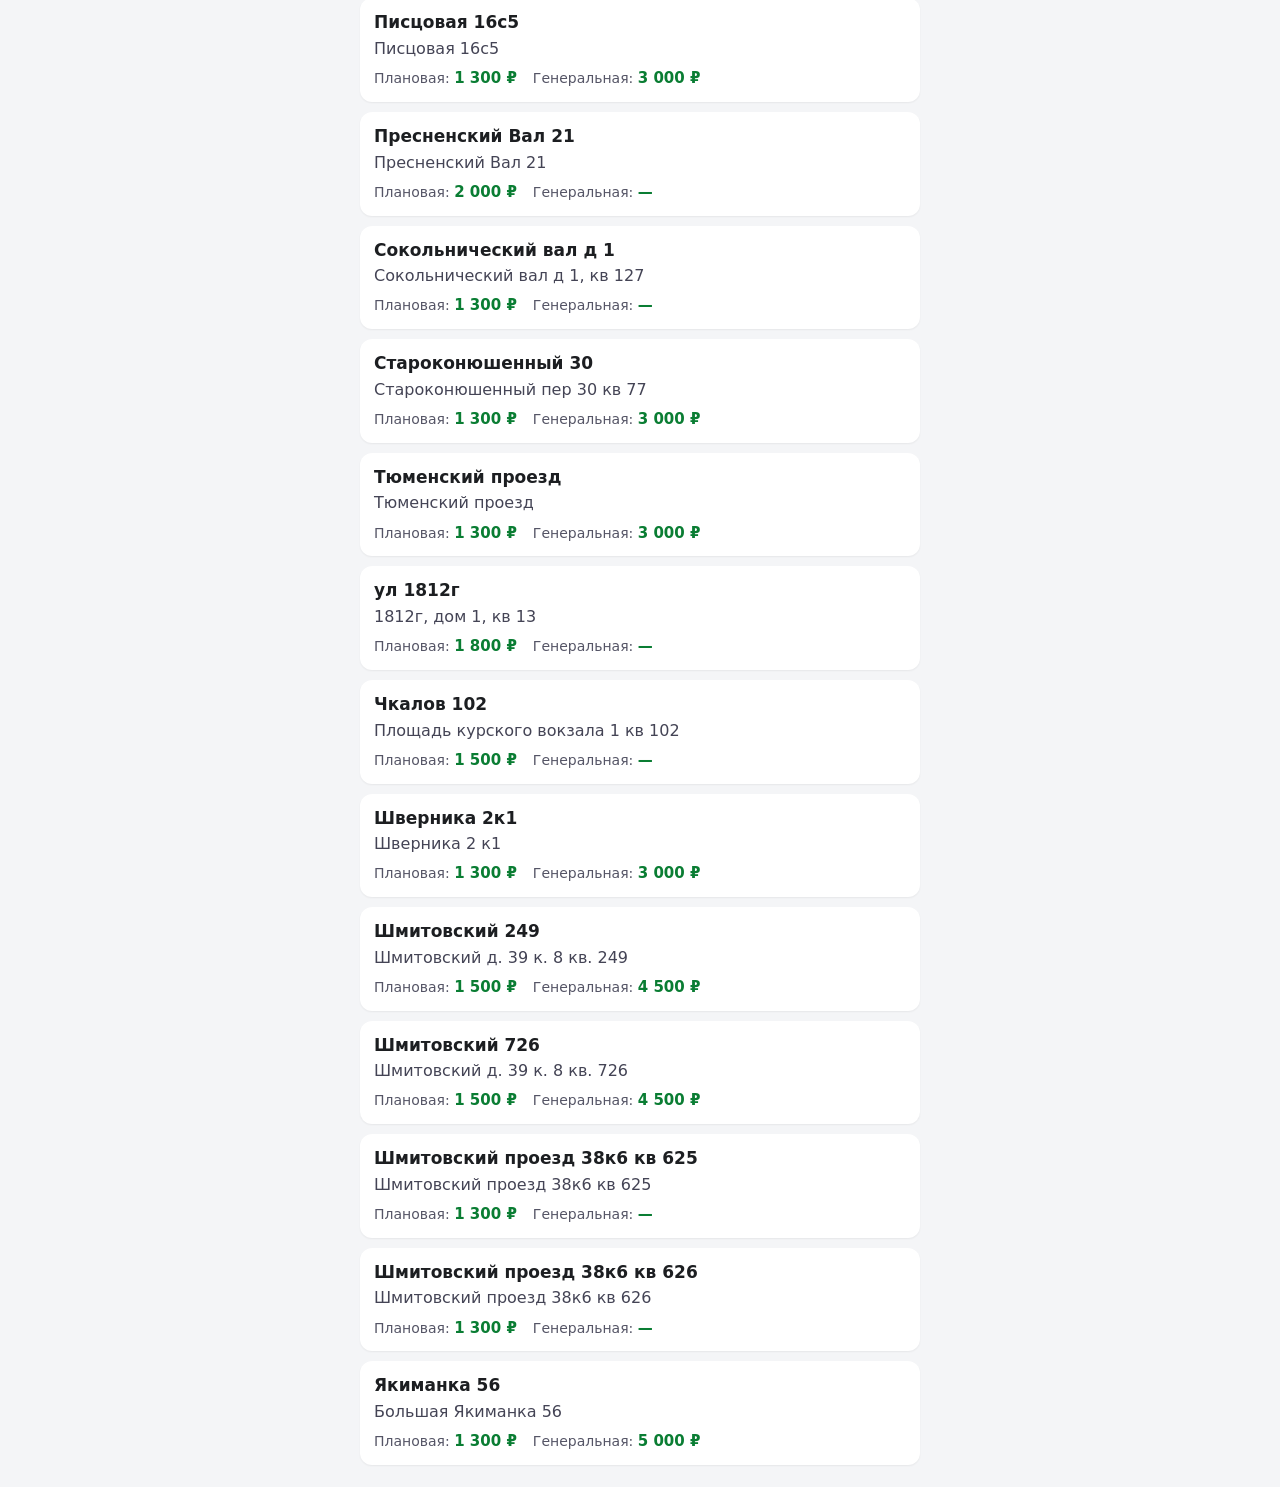
==== commit b5be6bd8: "уборки: Шмитовские 625/626 плановая 1500 → 1300 Co-Authored-By: Claude Fable 5 <noreply@anthropic.co" ====
--- a/cleaners.html
+++ b/cleaners.html
@@ -27,7 +27,7 @@
   <h1>🧹 Уборки: адреса и расценки</h1>
   <div class="sub">Квартир: 40 · обновлено 08.09.2026</div>
   <input id="q" type="search" placeholder="Поиск: название или адрес…">
-  <div class="card" data-s="3-е почтовое отделение 3е почтовое отделение д 48, кв 322"><div class="nm">3-е Почтовое Отделение</div><div class="ad">3е почтовое отделение д 48, кв 322</div><div class="rt"><span>Плановая: <b>1 800 ₽</b></span><span>Генеральная: <b>—</b></span></div></div><div class="card" data-s="автомобильный автомобильный проезд д. 4,"><div class="nm">Автомобильный</div><div class="ad">Автомобильный проезд д. 4,</div><div class="rt"><span>Плановая: <b>1 500 ₽</b></span><span>Генеральная: <b>—</b></span></div></div><div class="card" data-s="беговая 7 беговая 7 кв. 161"><div class="nm">Беговая 7</div><div class="ad">Беговая 7 кв. 161</div><div class="rt"><span>Плановая: <b>1 500 ₽</b></span><span>Генеральная: <b>5 000 ₽</b></span></div></div><div class="card" data-s="верх. первомайская 45 верхняя первомайская 45а"><div class="nm">Верх. Первомайская 45</div><div class="ad">Верхняя Первомайская 45А</div><div class="rt"><span>Плановая: <b>1 300 ₽</b></span><span>Генеральная: <b>3 000 ₽</b></span></div></div><div class="card" data-s="гоголевский 8 гоголевский бульвар 8"><div class="nm">Гоголевский 8</div><div class="ad">Гоголевский бульвар 8</div><div class="rt"><span>Плановая: <b>1 300 ₽</b></span><span>Генеральная: <b>3 000 ₽</b></span></div></div><div class="card" data-s="гостиничная 12к6 гостиничная 12 к 6"><div class="nm">Гостиничная 12к6</div><div class="ad">Гостиничная 12 к 6</div><div class="rt"><span>Плановая: <b>1 300 ₽</b></span><span>Генеральная: <b>3 000 ₽</b></span></div></div><div class="card" data-s="декабристов 21 ул декабристов д 21"><div class="nm">Декабристов 21</div><div class="ad">ул Декабристов д 21</div><div class="rt"><span>Плановая: <b>1 500 ₽</b></span><span>Генеральная: <b>—</b></span></div></div><div class="card" data-s="живописная живописная ул., 5к7"><div class="nm">Живописная</div><div class="ad">Живописная ул., 5к7</div><div class="rt"><span>Плановая: <b>1 500 ₽</b></span><span>Генеральная: <b>—</b></span></div></div><div class="card" data-s="ивана франко 6 ивана франко 6"><div class="nm">Ивана Франко 6</div><div class="ad">Ивана Франко 6</div><div class="rt"><span>Плановая: <b>1 300 ₽</b></span><span>Генеральная: <b>4 000 ₽</b></span></div></div><div class="card" data-s="космодемьянских 7к2 зои и александра космодемьянских 7к2"><div class="nm">Космодемьянских 7к2</div><div class="ad">Зои и Александра Космодемьянских 7к2</div><div class="rt"><span>Плановая: <b>1 300 ₽</b></span><span>Генеральная: <b>3 000 ₽</b></span></div></div><div class="card" data-s="кривоарбатский 1-1 кривоарбатский кв 1 студия №1"><div class="nm">Кривоарбатский 1-1</div><div class="ad">Кривоарбатский кв 1 студия №1</div><div class="rt"><span>Плановая: <b>1 000 ₽</b></span><span>Генеральная: <b>3 000 ₽</b></span></div></div><div class="card" data-s="кривоарбатский 1-2 кривоарбатский кв 1 студия №2 (двушка)"><div class="nm">Кривоарбатский 1-2</div><div class="ad">Кривоарбатский кв 1 студия №2 (двушка)</div><div class="rt"><span>Плановая: <b>1 000 ₽</b></span><span>Генеральная: <b>3 000 ₽</b></span></div></div><div class="card" data-s="кривоарбатский 1-3 кривоарбатский кв 1 студия №3 (двушка)"><div class="nm">Кривоарбатский 1-3</div><div class="ad">Кривоарбатский кв 1 студия №3 (двушка)</div><div class="rt"><span>Плановая: <b>1 000 ₽</b></span><span>Генеральная: <b>3 000 ₽</b></span></div></div><div class="card" data-s="кривоарбатский 2 кривоарбатский кв 2 студия"><div class="nm">Кривоарбатский 2</div><div class="ad">Кривоарбатский кв 2 студия</div><div class="rt"><span>Плановая: <b>1 000 ₽</b></span><span>Генеральная: <b>3 000 ₽</b></span></div></div><div class="card" data-s="кронштадский 8к1 кронштадский б-р 8к1"><div class="nm">Кронштадский 8к1</div><div class="ad">Кронштадский б-р 8к1</div><div class="rt"><span>Плановая: <b>1 300 ₽</b></span><span>Генеральная: <b>3 000 ₽</b></span></div></div><div class="card" data-s="курский вокзал 1 площадь курского вокзала 1"><div class="nm">Курский вокзал 1</div><div class="ad">Площадь Курского вокзала 1</div><div class="rt"><span>Плановая: <b>1 500 ₽</b></span><span>Генеральная: <b>5 000 ₽</b></span></div></div><div class="card" data-s="ленинградский 80к66 ленинградский проспект 80к66"><div class="nm">Ленинградский 80к66</div><div class="ad">Ленинградский проспект 80к66</div><div class="rt"><span>Плановая: <b>1 500 ₽</b></span><span>Генеральная: <b>5 000 ₽</b></span></div></div><div class="card" data-s="лобановский лес 13 лобановский лес 13 кв 737"><div class="nm">Лобановский лес 13</div><div class="ad">Лобановский лес 13 кв 737</div><div class="rt"><span>Плановая: <b>1 300 ₽</b></span><span>Генеральная: <b>3 000 ₽</b></span></div></div><div class="card" data-s="малый тишинский 15 малый тишинский 15"><div class="nm">Малый Тишинский 15</div><div class="ad">Малый Тишинский 15</div><div class="rt"><span>Плановая: <b>1 300 ₽</b></span><span>Генеральная: <b>5 000 ₽</b></span></div></div><div class="card" data-s="марьина роща 10 г. москва, ул. 4-я марьиной рощи, д. 10, кв. 31403"><div class="nm">Марьина Роща 10</div><div class="ad">г. Москва, ул. 4-я Марьиной Рощи, д. 10, кв. 31403</div><div class="rt"><span>Плановая: <b>1 500 ₽</b></span><span>Генеральная: <b>—</b></span></div></div><div class="card" data-s="мусы джалиля мусы джалиля"><div class="nm">Мусы Джалиля</div><div class="ad">Мусы Джалиля</div><div class="rt"><span>Плановая: <b>1 300 ₽</b></span><span>Генеральная: <b>3 000 ₽</b></span></div></div><div class="card" data-s="никитский 9 никитский бульвар 9"><div class="nm">Никитский 9</div><div class="ad">Никитский бульвар 9</div><div class="rt"><span>Плановая: <b>1 300 ₽</b></span><span>Генеральная: <b>6 000 ₽</b></span></div></div><div class="card" data-s="николаева 1 николаева 1 кв. 82"><div class="nm">Николаева 1</div><div class="ad">Николаева 1 кв. 82</div><div class="rt"><span>Плановая: <b>1 300 ₽</b></span><span>Генеральная: <b>3 000 ₽</b></span></div></div><div class="card" data-s="новоалексеевская 16к2 новоалексеевская 16к2 кв 491"><div class="nm">новоалексеевская 16к2</div><div class="ad">новоалексеевская 16к2 кв 491</div><div class="rt"><span>Плановая: <b>2 000 ₽</b></span><span>Генеральная: <b>—</b></span></div></div><div class="card" data-s="новоалексеевская 4к1 новоалексеевская 4к1"><div class="nm">Новоалексеевская 4к1</div><div class="ad">Новоалексеевская 4к1</div><div class="rt"><span>Плановая: <b>1 300 ₽</b></span><span>Генеральная: <b>3 000 ₽</b></span></div></div><div class="card" data-s="открытое шоссе открытое шоссе, д.18ак1, п.1, э.29, кв.445"><div class="nm">Открытое шоссе</div><div class="ad">Открытое шоссе, д.18Ак1, п.1, э.29, кв.445</div><div class="rt"><span>Плановая: <b>1 500 ₽</b></span><span>Генеральная: <b>—</b></span></div></div><div class="card" data-s="парковый микрорайон, 1 корпус 7 парковый микрорайон, 1 корпус 7"><div class="nm">Парковый микрорайон, 1 корпус 7</div><div class="ad">Парковый микрорайон, 1 корпус 7</div><div class="rt"><span>Плановая: <b>1 600 ₽</b></span><span>Генеральная: <b>—</b></span></div></div><div class="card" data-s="писцовая 16с5 писцовая 16с5"><div class="nm">Писцовая 16с5</div><div class="ad">Писцовая 16с5</div><div class="rt"><span>Плановая: <b>1 300 ₽</b></span><span>Генеральная: <b>3 000 ₽</b></span></div></div><div class="card" data-s="пресненский вал 21 пресненский вал 21"><div class="nm">Пресненский Вал 21</div><div class="ad">Пресненский Вал 21</div><div class="rt"><span>Плановая: <b>2 000 ₽</b></span><span>Генеральная: <b>—</b></span></div></div><div class="card" data-s="сокольнический вал д 1 сокольнический вал д 1, кв 127"><div class="nm">Сокольнический вал д 1</div><div class="ad">Сокольнический вал д 1, кв 127</div><div class="rt"><span>Плановая: <b>1 300 ₽</b></span><span>Генеральная: <b>—</b></span></div></div><div class="card" data-s="староконюшенный 30 староконюшенный пер 30 кв 77"><div class="nm">Староконюшенный 30</div><div class="ad">Староконюшенный пер 30 кв 77</div><div class="rt"><span>Плановая: <b>1 300 ₽</b></span><span>Генеральная: <b>3 000 ₽</b></span></div></div><div class="card" data-s="тюменский проезд тюменский проезд"><div class="nm">Тюменский проезд</div><div class="ad">Тюменский проезд</div><div class="rt"><span>Плановая: <b>1 300 ₽</b></span><span>Генеральная: <b>3 000 ₽</b></span></div></div><div class="card" data-s="ул 1812г 1812г, дом 1, кв 13"><div class="nm">ул 1812г</div><div class="ad">1812г, дом 1, кв 13</div><div class="rt"><span>Плановая: <b>1 800 ₽</b></span><span>Генеральная: <b>—</b></span></div></div><div class="card" data-s="чкалов 102 площадь курского вокзала 1 кв 102"><div class="nm">Чкалов 102</div><div class="ad">Площадь курского вокзала 1 кв 102</div><div class="rt"><span>Плановая: <b>1 500 ₽</b></span><span>Генеральная: <b>—</b></span></div></div><div class="card" data-s="шверника 2к1 шверника 2 к1"><div class="nm">Шверника 2к1</div><div class="ad">Шверника 2 к1</div><div class="rt"><span>Плановая: <b>1 300 ₽</b></span><span>Генеральная: <b>3 000 ₽</b></span></div></div><div class="card" data-s="шмитовский 249 шмитовский д. 39 к. 8 кв. 249"><div class="nm">Шмитовский 249</div><div class="ad">Шмитовский д. 39 к. 8 кв. 249</div><div class="rt"><span>Плановая: <b>1 500 ₽</b></span><span>Генеральная: <b>4 500 ₽</b></span></div></div><div class="card" data-s="шмитовский 726 шмитовский д. 39 к. 8 кв. 726"><div class="nm">Шмитовский 726</div><div class="ad">Шмитовский д. 39 к. 8 кв. 726</div><div class="rt"><span>Плановая: <b>1 500 ₽</b></span><span>Генеральная: <b>4 500 ₽</b></span></div></div><div class="card" data-s="шмитовский проезд 38к6 кв 625 шмитовский проезд 38к6 кв 625"><div class="nm">Шмитовский проезд 38к6 кв 625</div><div class="ad">Шмитовский проезд 38к6 кв 625</div><div class="rt"><span>Плановая: <b>1 500 ₽</b></span><span>Генеральная: <b>—</b></span></div></div><div class="card" data-s="шмитовский проезд 38к6 кв 626 шмитовский проезд 38к6 кв 626"><div class="nm">Шмитовский проезд 38к6 кв 626</div><div class="ad">Шмитовский проезд 38к6 кв 626</div><div class="rt"><span>Плановая: <b>1 500 ₽</b></span><span>Генеральная: <b>—</b></span></div></div><div class="card" data-s="якиманка 56 большая якиманка 56"><div class="nm">Якиманка 56</div><div class="ad">Большая Якиманка 56</div><div class="rt"><span>Плановая: <b>1 300 ₽</b></span><span>Генеральная: <b>5 000 ₽</b></span></div></div>
+  <div class="card" data-s="3-е почтовое отделение 3е почтовое отделение д 48, кв 322"><div class="nm">3-е Почтовое Отделение</div><div class="ad">3е почтовое отделение д 48, кв 322</div><div class="rt"><span>Плановая: <b>1 800 ₽</b></span><span>Генеральная: <b>—</b></span></div></div><div class="card" data-s="автомобильный автомобильный проезд д. 4,"><div class="nm">Автомобильный</div><div class="ad">Автомобильный проезд д. 4,</div><div class="rt"><span>Плановая: <b>1 500 ₽</b></span><span>Генеральная: <b>—</b></span></div></div><div class="card" data-s="беговая 7 беговая 7 кв. 161"><div class="nm">Беговая 7</div><div class="ad">Беговая 7 кв. 161</div><div class="rt"><span>Плановая: <b>1 500 ₽</b></span><span>Генеральная: <b>5 000 ₽</b></span></div></div><div class="card" data-s="верх. первомайская 45 верхняя первомайская 45а"><div class="nm">Верх. Первомайская 45</div><div class="ad">Верхняя Первомайская 45А</div><div class="rt"><span>Плановая: <b>1 300 ₽</b></span><span>Генеральная: <b>3 000 ₽</b></span></div></div><div class="card" data-s="гоголевский 8 гоголевский бульвар 8"><div class="nm">Гоголевский 8</div><div class="ad">Гоголевский бульвар 8</div><div class="rt"><span>Плановая: <b>1 300 ₽</b></span><span>Генеральная: <b>3 000 ₽</b></span></div></div><div class="card" data-s="гостиничная 12к6 гостиничная 12 к 6"><div class="nm">Гостиничная 12к6</div><div class="ad">Гостиничная 12 к 6</div><div class="rt"><span>Плановая: <b>1 300 ₽</b></span><span>Генеральная: <b>3 000 ₽</b></span></div></div><div class="card" data-s="декабристов 21 ул декабристов д 21"><div class="nm">Декабристов 21</div><div class="ad">ул Декабристов д 21</div><div class="rt"><span>Плановая: <b>1 500 ₽</b></span><span>Генеральная: <b>—</b></span></div></div><div class="card" data-s="живописная живописная ул., 5к7"><div class="nm">Живописная</div><div class="ad">Живописная ул., 5к7</div><div class="rt"><span>Плановая: <b>1 500 ₽</b></span><span>Генеральная: <b>—</b></span></div></div><div class="card" data-s="ивана франко 6 ивана франко 6"><div class="nm">Ивана Франко 6</div><div class="ad">Ивана Франко 6</div><div class="rt"><span>Плановая: <b>1 300 ₽</b></span><span>Генеральная: <b>4 000 ₽</b></span></div></div><div class="card" data-s="космодемьянских 7к2 зои и александра космодемьянских 7к2"><div class="nm">Космодемьянских 7к2</div><div class="ad">Зои и Александра Космодемьянских 7к2</div><div class="rt"><span>Плановая: <b>1 300 ₽</b></span><span>Генеральная: <b>3 000 ₽</b></span></div></div><div class="card" data-s="кривоарбатский 1-1 кривоарбатский кв 1 студия №1"><div class="nm">Кривоарбатский 1-1</div><div class="ad">Кривоарбатский кв 1 студия №1</div><div class="rt"><span>Плановая: <b>1 000 ₽</b></span><span>Генеральная: <b>3 000 ₽</b></span></div></div><div class="card" data-s="кривоарбатский 1-2 кривоарбатский кв 1 студия №2 (двушка)"><div class="nm">Кривоарбатский 1-2</div><div class="ad">Кривоарбатский кв 1 студия №2 (двушка)</div><div class="rt"><span>Плановая: <b>1 000 ₽</b></span><span>Генеральная: <b>3 000 ₽</b></span></div></div><div class="card" data-s="кривоарбатский 1-3 кривоарбатский кв 1 студия №3 (двушка)"><div class="nm">Кривоарбатский 1-3</div><div class="ad">Кривоарбатский кв 1 студия №3 (двушка)</div><div class="rt"><span>Плановая: <b>1 000 ₽</b></span><span>Генеральная: <b>3 000 ₽</b></span></div></div><div class="card" data-s="кривоарбатский 2 кривоарбатский кв 2 студия"><div class="nm">Кривоарбатский 2</div><div class="ad">Кривоарбатский кв 2 студия</div><div class="rt"><span>Плановая: <b>1 000 ₽</b></span><span>Генеральная: <b>3 000 ₽</b></span></div></div><div class="card" data-s="кронштадский 8к1 кронштадский б-р 8к1"><div class="nm">Кронштадский 8к1</div><div class="ad">Кронштадский б-р 8к1</div><div class="rt"><span>Плановая: <b>1 300 ₽</b></span><span>Генеральная: <b>3 000 ₽</b></span></div></div><div class="card" data-s="курский вокзал 1 площадь курского вокзала 1"><div class="nm">Курский вокзал 1</div><div class="ad">Площадь Курского вокзала 1</div><div class="rt"><span>Плановая: <b>1 500 ₽</b></span><span>Генеральная: <b>5 000 ₽</b></span></div></div><div class="card" data-s="ленинградский 80к66 ленинградский проспект 80к66"><div class="nm">Ленинградский 80к66</div><div class="ad">Ленинградский проспект 80к66</div><div class="rt"><span>Плановая: <b>1 500 ₽</b></span><span>Генеральная: <b>5 000 ₽</b></span></div></div><div class="card" data-s="лобановский лес 13 лобановский лес 13 кв 737"><div class="nm">Лобановский лес 13</div><div class="ad">Лобановский лес 13 кв 737</div><div class="rt"><span>Плановая: <b>1 300 ₽</b></span><span>Генеральная: <b>3 000 ₽</b></span></div></div><div class="card" data-s="малый тишинский 15 малый тишинский 15"><div class="nm">Малый Тишинский 15</div><div class="ad">Малый Тишинский 15</div><div class="rt"><span>Плановая: <b>1 300 ₽</b></span><span>Генеральная: <b>5 000 ₽</b></span></div></div><div class="card" data-s="марьина роща 10 г. москва, ул. 4-я марьиной рощи, д. 10, кв. 31403"><div class="nm">Марьина Роща 10</div><div class="ad">г. Москва, ул. 4-я Марьиной Рощи, д. 10, кв. 31403</div><div class="rt"><span>Плановая: <b>1 500 ₽</b></span><span>Генеральная: <b>—</b></span></div></div><div class="card" data-s="мусы джалиля мусы джалиля"><div class="nm">Мусы Джалиля</div><div class="ad">Мусы Джалиля</div><div class="rt"><span>Плановая: <b>1 300 ₽</b></span><span>Генеральная: <b>3 000 ₽</b></span></div></div><div class="card" data-s="никитский 9 никитский бульвар 9"><div class="nm">Никитский 9</div><div class="ad">Никитский бульвар 9</div><div class="rt"><span>Плановая: <b>1 300 ₽</b></span><span>Генеральная: <b>6 000 ₽</b></span></div></div><div class="card" data-s="николаева 1 николаева 1 кв. 82"><div class="nm">Николаева 1</div><div class="ad">Николаева 1 кв. 82</div><div class="rt"><span>Плановая: <b>1 300 ₽</b></span><span>Генеральная: <b>3 000 ₽</b></span></div></div><div class="card" data-s="новоалексеевская 16к2 новоалексеевская 16к2 кв 491"><div class="nm">новоалексеевская 16к2</div><div class="ad">новоалексеевская 16к2 кв 491</div><div class="rt"><span>Плановая: <b>2 000 ₽</b></span><span>Генеральная: <b>—</b></span></div></div><div class="card" data-s="новоалексеевская 4к1 новоалексеевская 4к1"><div class="nm">Новоалексеевская 4к1</div><div class="ad">Новоалексеевская 4к1</div><div class="rt"><span>Плановая: <b>1 300 ₽</b></span><span>Генеральная: <b>3 000 ₽</b></span></div></div><div class="card" data-s="открытое шоссе открытое шоссе, д.18ак1, п.1, э.29, кв.445"><div class="nm">Открытое шоссе</div><div class="ad">Открытое шоссе, д.18Ак1, п.1, э.29, кв.445</div><div class="rt"><span>Плановая: <b>1 500 ₽</b></span><span>Генеральная: <b>—</b></span></div></div><div class="card" data-s="парковый микрорайон, 1 корпус 7 парковый микрорайон, 1 корпус 7"><div class="nm">Парковый микрорайон, 1 корпус 7</div><div class="ad">Парковый микрорайон, 1 корпус 7</div><div class="rt"><span>Плановая: <b>1 600 ₽</b></span><span>Генеральная: <b>—</b></span></div></div><div class="card" data-s="писцовая 16с5 писцовая 16с5"><div class="nm">Писцовая 16с5</div><div class="ad">Писцовая 16с5</div><div class="rt"><span>Плановая: <b>1 300 ₽</b></span><span>Генеральная: <b>3 000 ₽</b></span></div></div><div class="card" data-s="пресненский вал 21 пресненский вал 21"><div class="nm">Пресненский Вал 21</div><div class="ad">Пресненский Вал 21</div><div class="rt"><span>Плановая: <b>2 000 ₽</b></span><span>Генеральная: <b>—</b></span></div></div><div class="card" data-s="сокольнический вал д 1 сокольнический вал д 1, кв 127"><div class="nm">Сокольнический вал д 1</div><div class="ad">Сокольнический вал д 1, кв 127</div><div class="rt"><span>Плановая: <b>1 300 ₽</b></span><span>Генеральная: <b>—</b></span></div></div><div class="card" data-s="староконюшенный 30 староконюшенный пер 30 кв 77"><div class="nm">Староконюшенный 30</div><div class="ad">Староконюшенный пер 30 кв 77</div><div class="rt"><span>Плановая: <b>1 300 ₽</b></span><span>Генеральная: <b>3 000 ₽</b></span></div></div><div class="card" data-s="тюменский проезд тюменский проезд"><div class="nm">Тюменский проезд</div><div class="ad">Тюменский проезд</div><div class="rt"><span>Плановая: <b>1 300 ₽</b></span><span>Генеральная: <b>3 000 ₽</b></span></div></div><div class="card" data-s="ул 1812г 1812г, дом 1, кв 13"><div class="nm">ул 1812г</div><div class="ad">1812г, дом 1, кв 13</div><div class="rt"><span>Плановая: <b>1 800 ₽</b></span><span>Генеральная: <b>—</b></span></div></div><div class="card" data-s="чкалов 102 площадь курского вокзала 1 кв 102"><div class="nm">Чкалов 102</div><div class="ad">Площадь курского вокзала 1 кв 102</div><div class="rt"><span>Плановая: <b>1 500 ₽</b></span><span>Генеральная: <b>—</b></span></div></div><div class="card" data-s="шверника 2к1 шверника 2 к1"><div class="nm">Шверника 2к1</div><div class="ad">Шверника 2 к1</div><div class="rt"><span>Плановая: <b>1 300 ₽</b></span><span>Генеральная: <b>3 000 ₽</b></span></div></div><div class="card" data-s="шмитовский 249 шмитовский д. 39 к. 8 кв. 249"><div class="nm">Шмитовский 249</div><div class="ad">Шмитовский д. 39 к. 8 кв. 249</div><div class="rt"><span>Плановая: <b>1 500 ₽</b></span><span>Генеральная: <b>4 500 ₽</b></span></div></div><div class="card" data-s="шмитовский 726 шмитовский д. 39 к. 8 кв. 726"><div class="nm">Шмитовский 726</div><div class="ad">Шмитовский д. 39 к. 8 кв. 726</div><div class="rt"><span>Плановая: <b>1 500 ₽</b></span><span>Генеральная: <b>4 500 ₽</b></span></div></div><div class="card" data-s="шмитовский проезд 38к6 кв 625 шмитовский проезд 38к6 кв 625"><div class="nm">Шмитовский проезд 38к6 кв 625</div><div class="ad">Шмитовский проезд 38к6 кв 625</div><div class="rt"><span>Плановая: <b>1 300 ₽</b></span><span>Генеральная: <b>—</b></span></div></div><div class="card" data-s="шмитовский проезд 38к6 кв 626 шмитовский проезд 38к6 кв 626"><div class="nm">Шмитовский проезд 38к6 кв 626</div><div class="ad">Шмитовский проезд 38к6 кв 626</div><div class="rt"><span>Плановая: <b>1 300 ₽</b></span><span>Генеральная: <b>—</b></span></div></div><div class="card" data-s="якиманка 56 большая якиманка 56"><div class="nm">Якиманка 56</div><div class="ad">Большая Якиманка 56</div><div class="rt"><span>Плановая: <b>1 300 ₽</b></span><span>Генеральная: <b>5 000 ₽</b></span></div></div>
   <div class="none" id="none">Ничего не найдено</div>
 </div>
 <script>
